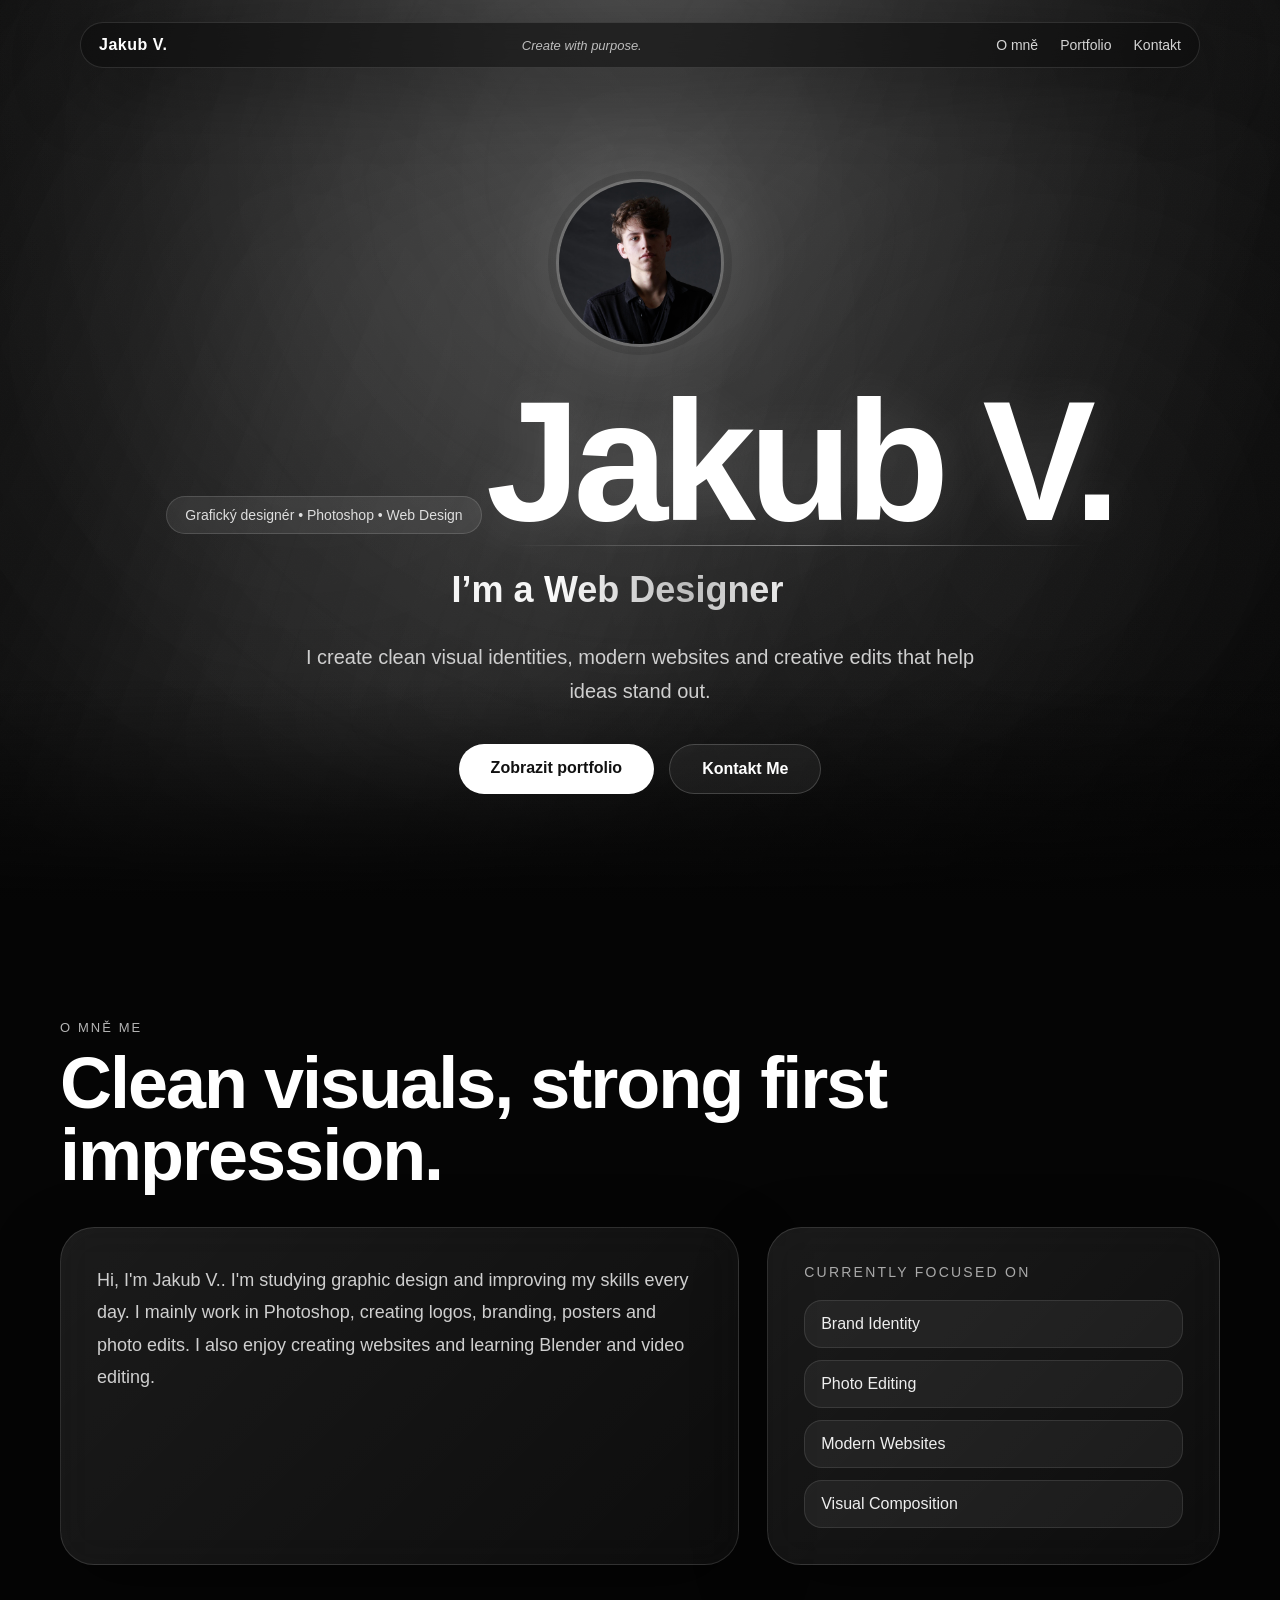
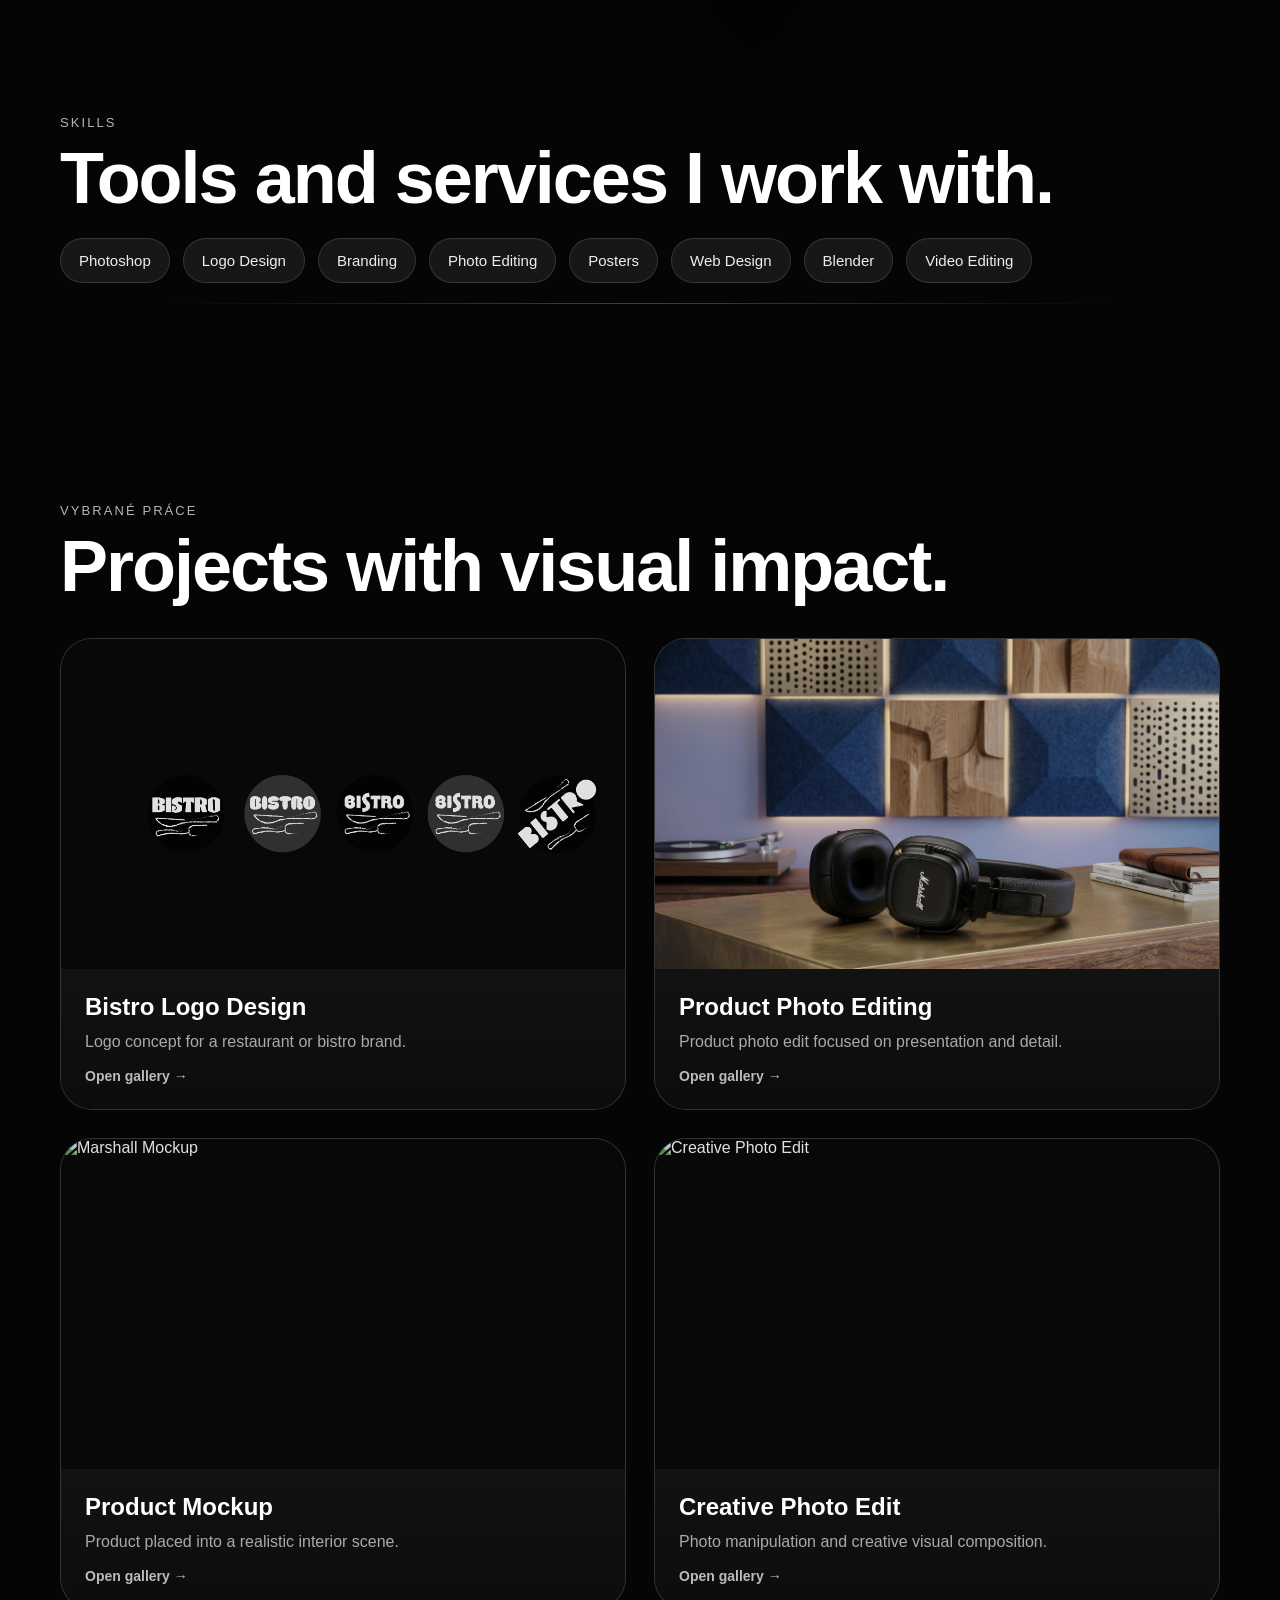
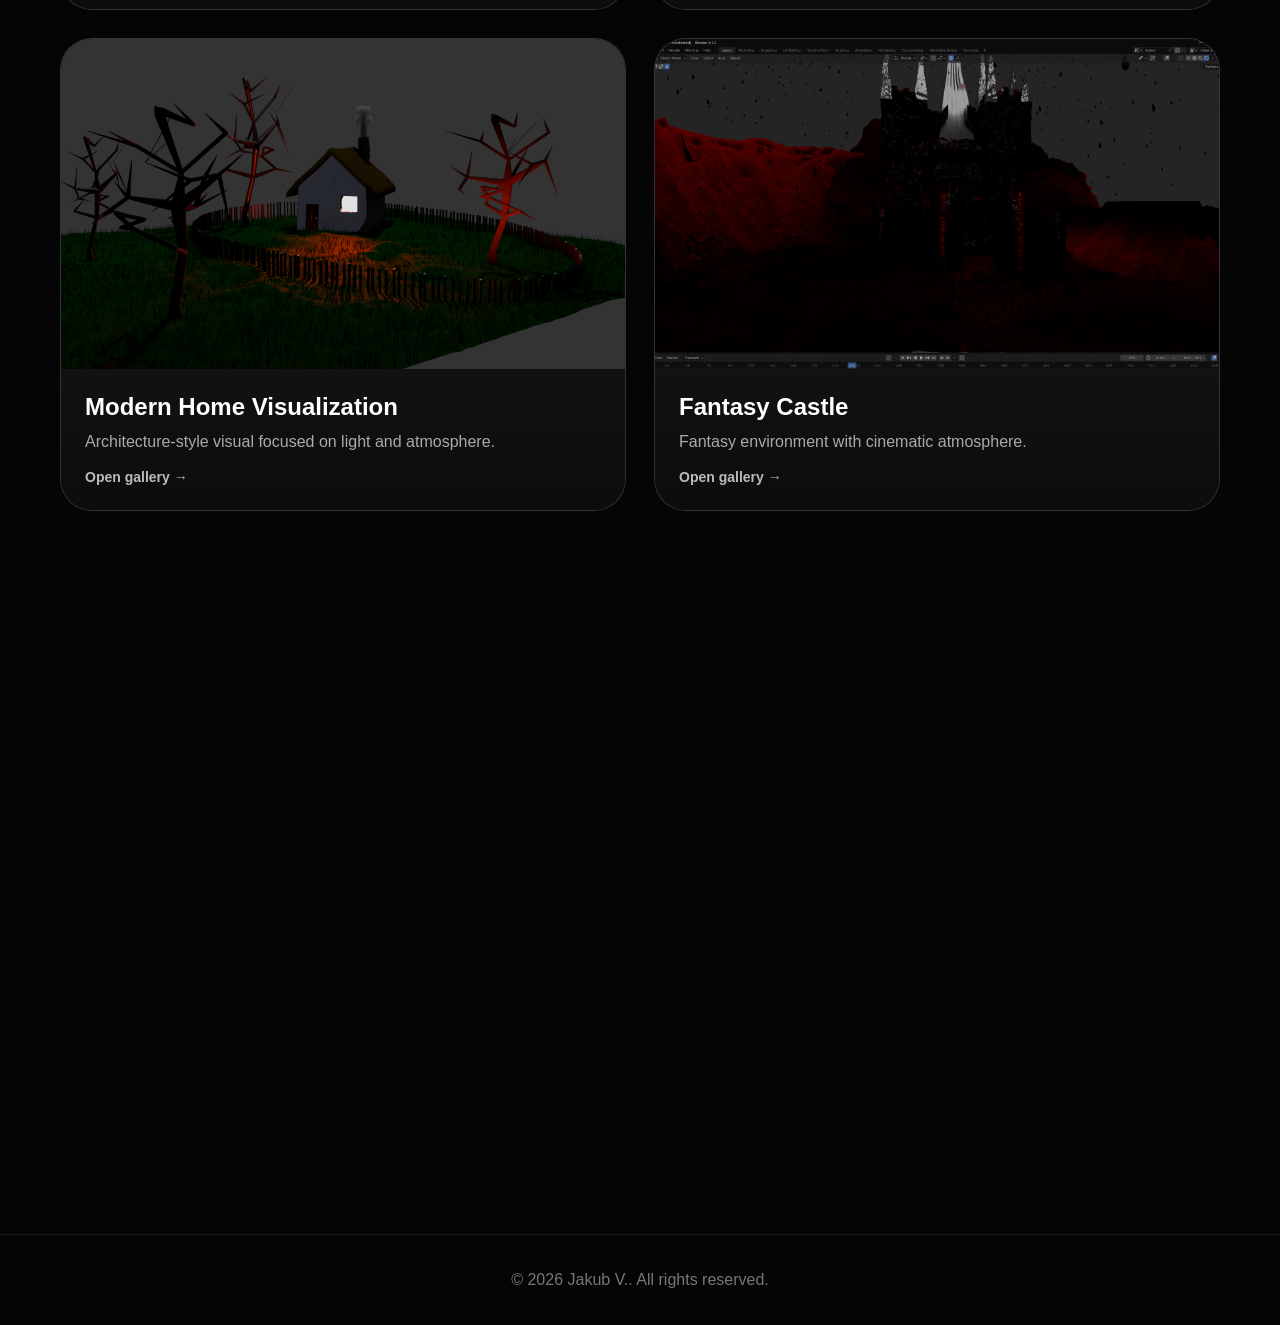
==== index.html @ aa9f01f0 "Add files via upload" ====
<!DOCTYPE html>
<html lang="en">
<head>
  <meta charset="UTF-8" />
  <meta name="viewport" content="width=device-width, initial-scale=1.0" />
  <title>Jakub V. | Grafický designér</title>
  <link rel="stylesheet" href="style.css" />
</head>
<body>
  <div class="bg">
    <div class="noise"></div>
    <div class="mono-orb orb-one"></div>
    <div class="mono-orb orb-two"></div>
    <div class="line-wave"></div>
  </div>

  <nav class="nav">
    <a href="#top" class="logo">Jakub V.</a>
    <p class="nav-quote" id="navQuote">Design is thinking made visual.</p>
    <div class="links">
      <a href="#about">O mně</a>
      <a href="#portfolio">Portfolio</a>
      <a href="#contact">Kontakt</a>
    </div>
  </nav>

  <header id="top" class="hero-section">
    <div class="hero-inner reveal active">
      <div class="avatar-wrap">
        <img src="IMG_20260303_153038_506.jpg" class="avatar" alt="Jakub V. profile photo" />
      </div>

      <p class="badge">Grafický designér • Photoshop • Web Design</p>
      <h1>Jakub V.</h1>

      <p class="role-line">
        I’m a <span class="role-switch" id="roleSwitch">Graphic Designer</span>
      </p>

      <p class="hero-text">
        I create clean visual identities, modern websites and creative edits that help ideas stand out.
      </p>

      <div class="buttons">
        <a href="#portfolio" class="btn primary magnetic">Zobrazit portfolio</a>
        <a href="#contact" class="btn secondary magnetic">Kontakt Me</a>
      </div>
    </div>
  </header>

  <main>
    <section id="about" class="reveal section-pad">
      <div class="section-head">
        <p class="eyebrow">O mně Me</p>
        <h2>Clean visuals, strong first impression.</h2>
      </div>

      <div class="about-grid">
        <div class="glass about-card soft-hover">
          <p>
            Hi, I'm Jakub V.. I'm studying graphic design and improving my skills every day.
            I mainly work in Photoshop, creating logos, branding, posters and photo edits.
            I also enjoy creating websites and learning Blender and video editing.
          </p>
        </div>

        <div class="glass focus-card soft-hover">
          <p class="focus-title">Currently focused on</p>
          <div class="focus-list">
            <span>Brand Identity</span>
            <span>Photo Editing</span>
            <span>Modern Websites</span>
            <span>Visual Composition</span>
          </div>
        </div>
      </div>
    </section>

    <section class="reveal skills-section">
      <div class="section-head compact">
        <p class="eyebrow">Skills</p>
        <h2>Tools and services I work with.</h2>
      </div>

      <div class="skills">
        <button class="skill-pill" data-title="Adobe Photoshop" data-desc="Photo manipulation, product edits, retouching, posters, ads and creative compositions.">Photoshop</button>
        <button class="skill-pill" data-title="Logo Design" data-desc="Modern logos for brands, creators and small businesses, focused on clean shape and recognition.">Logo Design</button>
        <button class="skill-pill" data-title="Branding" data-desc="Visual identity basics: colors, typography, logo usage and consistent brand visuals.">Branding</button>
        <button class="skill-pill" data-title="Photo Editing" data-desc="Cleaning images, improving lighting, removing distractions and creating stronger product presentation.">Photo Editing</button>
        <button class="skill-pill" data-title="Posters" data-desc="Posters, flyers and social graphics with clear layout, contrast and visual impact.">Posters</button>
        <button class="skill-pill" data-title="Web Design" data-desc="Modern portfolio and landing pages using HTML, CSS and JavaScript with responsive layouts.">Web Design</button>
        <button class="skill-pill" data-title="Blender" data-desc="Basic 3D scenes, product visualization, simple environments and lighting experiments.">Blender</button>
        <button class="skill-pill" data-title="Video Editing" data-desc="Basic cuts, transitions, short social videos and simple color adjustments.">Video Editing</button>
      </div>

      <div class="tooltip" id="skillTooltip">
        <h3></h3>
        <p></p>
      </div>
    </section>

    <section id="portfolio" class="reveal section-pad portfolio-section">
      <div class="section-head">
        <p class="eyebrow">Vybrané práce</p>
        <h2>Projects with visual impact.</h2>
      </div>

      <div class="grid">
        <a class="card project-link" href="bistro-logo.html" data-project="Bistro Logo Design" data-tools="Logo Design • Branding" aria-label="Open Bistro Logo Design gallery">
          <img src="LOGO_BIATRO_ILUSTRATOR.png" class="logo-img" alt="Bistro Logo" />
          <div class="card-overlay"><span>Logo Design</span><strong>Bistro Logo Design</strong></div>
          <div class="card-info"><h3>Bistro Logo Design</h3><p>Logo concept for a restaurant or bistro brand.</p><span class="open-gallery">Open gallery →</span></div>
        </a>

        <a class="card project-link" href="product-photo-editing.html" data-project="Product Photo Editing" data-tools="Photoshop • Product Editing" aria-label="Open Product Photo Editing gallery">
          <img src="marshall product .jpg" alt="Marshall Product" />
          <div class="card-overlay"><span>Photoshop</span><strong>Product Photo Editing</strong></div>
          <div class="card-info"><h3>Product Photo Editing</h3><p>Product photo edit focused on presentation and detail.</p><span class="open-gallery">Open gallery →</span></div>
        </a>

        <a class="card project-link" href="product-mockup.html" data-project="Product Mockup" data-tools="Photoshop • Mockup" aria-label="Open Product Mockup gallery">
          <img src="marshall product_2.jpg" alt="Marshall Mockup" />
          <div class="card-overlay"><span>Mockup</span><strong>Product Mockup</strong></div>
          <div class="card-info"><h3>Product Mockup</h3><p>Product placed into a realistic interior scene.</p><span class="open-gallery">Open gallery →</span></div>
        </a>

        <a class="card project-link" href="creative-photo-edit.html" data-project="Creative Photo Edit" data-tools="Photoshop • Photo Manipulation" aria-label="Open Creative Photo Edit gallery">
          <img src="photoedit.jpg" alt="Creative Photo Edit" />
          <div class="card-overlay"><span>Photo Edit</span><strong>Creative Photo Edit</strong></div>
          <div class="card-info"><h3>Creative Photo Edit</h3><p>Photo manipulation and creative visual composition.</p><span class="open-gallery">Open gallery →</span></div>
        </a>

        <a class="card project-link" href="modern-home-visualization.html" data-project="Modern Home Visualization" data-tools="Visualization • Composition" aria-label="Open Modern Home Visualization gallery">
          <img src="home.png" alt="Home Visualization" />
          <div class="card-overlay"><span>Visualization</span><strong>Modern Home Visualization</strong></div>
          <div class="card-info"><h3>Modern Home Visualization</h3><p>Architecture-style visual focused on light and atmosphere.</p><span class="open-gallery">Open gallery →</span></div>
        </a>

        <a class="card project-link" href="fantasy-castle.html" data-project="Fantasy Castle" data-tools="Creative Edit • Atmosphere" aria-label="Open Fantasy Castle gallery">
          <img src="castle.png" alt="Fantasy Castle" />
          <div class="card-overlay"><span>Creative Scene</span><strong>Fantasy Castle</strong></div>
          <div class="card-info"><h3>Fantasy Castle</h3><p>Fantasy environment with cinematic atmosphere.</p><span class="open-gallery">Open gallery →</span></div>
        </a>
      </div>
    </section>

    <section id="contact" class="reveal contact section-pad">
      <div class="contact-box glass soft-hover">
        <p class="eyebrow">Kontakt</p>
        <h2>Let's work together.</h2>
        <p>Need a logo, poster, branding, photo edit or website? Send me a message and let's create something clean and memorable.</p>
        <a href="mailto:grafikdesign.kontakt@gmail.com" class="btn primary magnetic">Napište mi</a>
        
      </div>
    </section>
  </main>

  <div class="lightbox" id="lightbox" aria-hidden="true">
    <button id="close" aria-label="Close image">&times;</button>
    <div class="lightbox-content">
      <img id="lightbox-img" src="" alt="" />
      <div class="lightbox-caption">
        <h3 id="lightbox-title"></h3>
        <p id="lightbox-tools"></p>
      </div>
    </div>
  </div>

  <footer>© 2026 Jakub V.. All rights reserved.</footer>

  <script src="script.js"></script>
</body>
</html>
---- style.css ----
:root{
  --bg:#050505;
  --panel:rgba(255,255,255,.07);
  --line:rgba(255,255,255,.14);
  --text:#fff;
  --muted:#b8b8b8;
  --soft:#d7d7d7;
}

*{margin:0;padding:0;box-sizing:border-box;scroll-behavior:smooth}
html{background:var(--bg)}
body{font-family:Arial,Helvetica,sans-serif;background:var(--bg);color:var(--text);overflow-x:hidden;min-height:100vh;opacity:0;animation:pageReveal .85s cubic-bezier(.16,1,.3,1) .05s forwards}
a{text-decoration:none;color:inherit}
button{font-family:inherit}

.cursor-dot{display:none}

/* smooth monochrome aurora background */
.bg{position:fixed;inset:0;background:
  radial-gradient(ellipse at 50% -15%,rgba(255,255,255,.20) 0%,rgba(255,255,255,.09) 30%,rgba(255,255,255,.025) 58%,transparent 78%),
  linear-gradient(180deg,#090909 0%,#050505 50%,#020202 100%);
  z-index:-5;overflow:hidden}
.bg:before{content:"";position:absolute;inset:-35%;background:
  linear-gradient(115deg,transparent 18%,rgba(255,255,255,.11) 42%,rgba(255,255,255,.055) 52%,transparent 75%);
  filter:blur(120px);opacity:.72;animation:auroraFlow 32s cubic-bezier(.45,0,.25,1) infinite alternate}
.bg:after{content:"";position:absolute;inset:-20%;background:
  radial-gradient(ellipse at 50% 28%,rgba(255,255,255,.12) 0%,rgba(255,255,255,.045) 34%,transparent 72%);
  filter:blur(95px);opacity:.58;animation:softBreath 16s ease-in-out infinite alternate}
.noise{position:absolute;inset:0;opacity:.035;background-image:url("data:image/svg+xml,%3Csvg xmlns='http://www.w3.org/2000/svg' width='140' height='140' viewBox='0 0 140 140'%3E%3Cfilter id='n'%3E%3CfeTurbulence type='fractalNoise' baseFrequency='.9' numOctaves='4' stitchTiles='stitch'/%3E%3C/filter%3E%3Crect width='140' height='140' filter='url(%23n)' opacity='.45'/%3E%3C/svg%3E")}
.mono-orb{position:absolute;border-radius:50%;filter:blur(170px);opacity:.22;animation:monoMove 38s infinite alternate cubic-bezier(.45,0,.25,1);background:radial-gradient(circle,rgba(255,255,255,.85),rgba(255,255,255,.18) 38%,transparent 76%)}
.orb-one{width:820px;height:820px;top:-8%;left:-8%;opacity:.20}
.orb-two{width:780px;height:780px;right:-12%;top:16%;animation-delay:9s;opacity:.18}
.line-wave{position:absolute;left:-30%;top:18%;width:160%;height:620px;background:linear-gradient(115deg,transparent 25%,rgba(255,255,255,.12) 49%,rgba(255,255,255,.04) 58%,transparent 80%);filter:blur(55px);transform:rotate(-7deg);animation:waveSlide 34s cubic-bezier(.45,0,.25,1) infinite alternate;opacity:.52}
@keyframes monoMove{0%{transform:translate3d(0,0,0) scale(1)}50%{transform:translate3d(28px,-24px,0) scale(1.08)}100%{transform:translate3d(-24px,26px,0) scale(1.12)}}
@keyframes waveSlide{from{transform:translateX(-4%) rotate(-7deg);opacity:.40}to{transform:translateX(4%) rotate(-7deg);opacity:.68}}
@keyframes auroraFlow{0%{transform:translate3d(-4%,1%,0) rotate(-3deg) scale(1)}50%{transform:translate3d(3%,-2%,0) rotate(4deg) scale(1.06)}100%{transform:translate3d(5%,2%,0) rotate(-2deg) scale(1.1)}}
@keyframes softBreath{from{opacity:.42}to{opacity:.72}}
@keyframes pageReveal{0%{opacity:0}100%{opacity:1}}

.nav{position:fixed;top:22px;left:50%;transform:translateX(-50%);width:calc(100% - 42px);max-width:1120px;z-index:100;padding:13px 18px;border-radius:999px;background:rgba(12,12,12,.62);border:1px solid rgba(255,255,255,.12);backdrop-filter:blur(22px);display:grid;grid-template-columns:auto 1fr auto;align-items:center;gap:18px;box-shadow:0 18px 70px rgba(0,0,0,.35);animation:navDrop .95s cubic-bezier(.16,1,.3,1) .25s both}
.logo{font-weight:900;letter-spacing:.5px}.nav-quote{text-align:center;color:#bdbdbd;font-size:13px;font-style:italic;white-space:nowrap;overflow:hidden;text-overflow:ellipsis}.links{display:flex;gap:22px;color:#d4d4d4;font-size:14px}.links a{transition:.3s}.links a:hover{color:#fff;transform:translateY(-2px)}

.hero-section{min-height:100vh;display:grid;place-items:center;text-align:center;padding:155px 20px 90px;position:relative}.hero-section:after{content:"";position:absolute;bottom:-1px;left:0;width:100%;height:220px;background:linear-gradient(to bottom,rgba(5,5,5,0),var(--bg));pointer-events:none}.hero-inner{max-width:980px;position:relative;z-index:2;animation:heroRise 1.15s cubic-bezier(.16,1,.3,1) .18s both}.avatar-wrap{width:184px;height:184px;margin:0 auto 30px;border-radius:50%;display:grid;place-items:center;background:radial-gradient(circle,rgba(255,255,255,.22),rgba(255,255,255,.03) 55%,transparent 70%);box-shadow:0 0 80px rgba(255,255,255,.12);animation:avatarGlow 8s ease-in-out infinite alternate}.avatar{width:168px;height:168px;object-fit:cover;border-radius:50%;border:3px solid rgba(255,255,255,.22);display:block}.badge{display:inline-block;padding:10px 18px;border-radius:999px;background:rgba(255,255,255,.08);border:1px solid rgba(255,255,255,.14);color:#dedede;font-size:14px;margin-bottom:24px;backdrop-filter:blur(14px)}
h1{font-size:clamp(72px,14vw,170px);letter-spacing:-7px;line-height:.9;margin-bottom:28px;color:#fff;text-shadow:0 0 50px rgba(255,255,255,.12);position:relative;display:inline-block}h1:after{content:"";position:absolute;left:4%;bottom:-8px;width:92%;height:1px;background:linear-gradient(90deg,transparent,#fff,transparent);opacity:.45}.role-line{font-size:clamp(24px,3vw,36px);font-weight:750;margin:0 auto 24px;color:#f5f5f5;line-height:1.18;min-height:48px;display:inline-flex;align-items:baseline;justify-content:center;gap:10px;white-space:nowrap;overflow:visible}.role-switch{display:inline-block;min-width:285px;text-align:left;position:relative;color:#fff;background:linear-gradient(90deg,#fff,#bdbdbd,#fff);-webkit-background-clip:text;-webkit-text-fill-color:transparent;line-height:1.18;padding:.08em 0 .12em;will-change:opacity,filter,transform}.role-switch.change{animation:roleFade .38s cubic-bezier(.22,1,.36,1) both}.role-underline{display:none}@keyframes roleFade{0%{opacity:0;filter:blur(3px);transform:translateY(6px)}100%{opacity:1;filter:blur(0);transform:translateY(0)}}@keyframes heroRise{0%{opacity:0;transform:translateY(34px)}100%{opacity:1;transform:translateY(0)}}@keyframes navDrop{0%{opacity:0;transform:translateX(-50%) translateY(-18px);filter:blur(8px)}100%{opacity:1;transform:translateX(-50%) translateY(0);filter:blur(0)}}.hero-text{max-width:720px;margin:0 auto;color:#cfcfcf;font-size:20px;line-height:1.7}.buttons{display:flex;justify-content:center;gap:15px;flex-wrap:wrap;margin-top:36px}.btn{display:inline-block;padding:15px 32px;border-radius:999px;font-weight:800;transition:.35s ease}.primary{background:#fff;color:#111}.secondary{background:rgba(255,255,255,.06);border:1px solid rgba(255,255,255,.18);color:#fff}.btn:hover{transform:translateY(-5px) scale(1.03);box-shadow:0 20px 55px rgba(255,255,255,.16)}
@keyframes avatarGlow{0%{box-shadow:0 0 70px rgba(255,255,255,.11)}50%{box-shadow:0 0 100px rgba(255,255,255,.20)}100%{box-shadow:0 0 80px rgba(255,255,255,.14)}}

.section-pad{max-width:1200px;margin:auto;padding:120px 20px}.section-head{margin-bottom:36px}.section-head.compact{margin-bottom:24px}.eyebrow{color:#fff;font-size:13px;letter-spacing:.16em;text-transform:uppercase;margin-bottom:12px;opacity:.7}.section-head h2,section h2,.contact h2{font-size:clamp(38px,6vw,72px);line-height:1;letter-spacing:-2px}.about-grid{display:grid;grid-template-columns:1.2fr .8fr;gap:28px}.glass{background:linear-gradient(135deg,rgba(255,255,255,.09),rgba(255,255,255,.035));border:1px solid rgba(255,255,255,.13);border-radius:34px;padding:36px;backdrop-filter:blur(20px);box-shadow:0 25px 70px rgba(0,0,0,.38)}.soft-hover{transition:.45s ease}.soft-hover:hover{transform:translateY(-8px);box-shadow:0 35px 90px rgba(0,0,0,.45),0 0 70px rgba(255,255,255,.06)}.about-card p{font-size:18px;line-height:1.8;color:#cfcfcf}.focus-card{display:flex;flex-direction:column;justify-content:center}.focus-title{font-size:14px;text-transform:uppercase;letter-spacing:.16em;color:#aaa;margin-bottom:20px}.focus-list{display:grid;gap:12px}.focus-list span{padding:14px 16px;border-radius:18px;background:rgba(255,255,255,.055);border:1px solid rgba(255,255,255,.1);color:#eee;transition:.3s}.focus-list span:hover{transform:translateX(8px);background:rgba(255,255,255,.1)}
.reveal{opacity:0;transform:translateY(70px);transition:1s cubic-bezier(.2,.9,.2,1)}.reveal.active{opacity:1;transform:translateY(0)}

.skills-section{max-width:1200px;margin:auto;padding:30px 20px 100px;position:relative}.skills{display:flex;flex-wrap:wrap;gap:13px;align-items:center}.skill-pill{position:relative;cursor:pointer;border:1px solid rgba(255,255,255,.13);background:rgba(255,255,255,.075);color:#eee;padding:13px 18px;border-radius:999px;font-size:15px;transition:.35s ease;backdrop-filter:blur(14px);z-index:2}.skill-pill:hover{transform:translateY(-7px) scale(1.06);background:rgba(255,255,255,.14);box-shadow:0 18px 50px rgba(255,255,255,.1);z-index:50}.skill-pill::after{content:attr(data-title) "\A" attr(data-desc);white-space:pre-line;position:absolute;left:50%;top:calc(100% + 12px);width:300px;max-width:calc(100vw - 34px);background:rgba(14,14,14,.96);border:1px solid rgba(255,255,255,.16);border-radius:20px;padding:16px 17px;color:#cfcfcf;text-align:left;line-height:1.5;font-size:14px;opacity:0;pointer-events:none;transform:translateX(-50%) translateY(8px) scale(.98);transition:opacity .22s ease,transform .22s ease;backdrop-filter:blur(22px);box-shadow:0 24px 80px rgba(0,0,0,.55);z-index:80}.skill-pill::before{content:"";position:absolute;left:50%;top:calc(100% + 5px);width:12px;height:12px;background:rgba(14,14,14,.96);border-left:1px solid rgba(255,255,255,.16);border-top:1px solid rgba(255,255,255,.16);transform:translateX(-50%) rotate(45deg);opacity:0;transition:opacity .22s ease;z-index:81}.skill-pill:hover::after,.skill-pill:focus-visible::after{opacity:1;transform:translateX(-50%) translateY(0) scale(1)}.skill-pill:hover::before,.skill-pill:focus-visible::before{opacity:1}.tooltip{display:none}

.portfolio-section{position:relative}.portfolio-section:before{content:"";position:absolute;top:-80px;left:50%;transform:translateX(-50%);width:80%;height:1px;background:linear-gradient(90deg,transparent,rgba(255,255,255,.24),transparent)}.grid{display:grid;grid-template-columns:repeat(2,1fr);gap:28px}.card{position:relative;background:rgba(255,255,255,.065);border:1px solid rgba(255,255,255,.13);border-radius:32px;overflow:hidden;cursor:pointer;transition:.45s cubic-bezier(.2,.9,.2,1);min-height:420px}.card:hover{transform:translateY(-14px) scale(1.025);box-shadow:0 35px 90px rgba(0,0,0,.5),0 0 80px rgba(255,255,255,.08)}.card img{width:100%;height:330px;object-fit:cover;display:block;background:#090909;transition:.6s ease;filter:brightness(.84) contrast(.98)}.card:hover img{transform:scale(1.07);filter:brightness(1.08) contrast(1.04)}.card img.logo-img{object-fit:contain;padding:28px}.card-info{position:relative;z-index:3;padding:24px;background:linear-gradient(180deg,rgba(18,18,18,.96),rgba(12,12,12,.98));min-height:118px}.card-info h3{font-size:24px;margin-bottom:8px;transition:.35s ease;line-height:1.15}.card-info p{color:#aaa;line-height:1.6;max-width:95%}.card-overlay{display:none}.card:hover .card-info h3{transform:translateY(-2px)}

.contact{text-align:center}.contact-box{max-width:850px;margin:auto}.contact-box h2{margin-bottom:22px}.contact-box p{max-width:680px;margin:0 auto 28px;color:#cfcfcf;font-size:18px;line-height:1.7}.discord{margin-top:26px!important;color:#fff!important}.lightbox{position:fixed;inset:0;background:rgba(0,0,0,.88);display:none;align-items:center;justify-content:center;z-index:999;padding:28px}.lightbox.active{display:flex}.lightbox-content{max-width:94vw;max-height:90vh;text-align:center}.lightbox img{max-width:92vw;max-height:78vh;border-radius:24px;box-shadow:0 0 80px rgba(255,255,255,.12)}.lightbox-caption{margin-top:16px}.lightbox-caption h3{font-size:24px}.lightbox-caption p{color:#aaa;margin-top:6px}#close{position:fixed;top:22px;right:34px;background:none;border:none;color:#fff;font-size:44px;cursor:pointer;line-height:1}footer{text-align:center;padding:36px 20px;color:#777;border-top:1px solid rgba(255,255,255,.08)}

@media(max-width:900px){.nav{grid-template-columns:auto 1fr;top:14px;border-radius:26px}.nav-quote{display:none}.links{display:none}.about-grid,.grid{grid-template-columns:1fr}.section-pad{padding:90px 20px}.skills-section{padding-bottom:80px}.hero-section{padding-top:130px}h1{letter-spacing:-3px}.role-line{font-size:26px;display:flex;flex-direction:column;gap:6px;min-height:88px;white-space:normal}.role-switch{min-width:auto;text-align:center;line-height:1.18;padding:.08em 0 .12em}.hero-text{font-size:18px}.card{min-height:auto}.card img{height:290px}.cursor-dot{display:none}}


/* v12 polish */
.nav-quote{display:inline-block;min-width:260px;text-align:center;transition:opacity .5s ease;}
.hero-role{min-width:360px;display:inline-block;text-align:center}
.typing{display:inline-block;min-width:260px;text-align:left}
.skill,.skills span{position:relative}
.tooltip{position:absolute;top:calc(100% + 10px);left:50%;transform:translateX(-50%) translateY(-6px);opacity:0;pointer-events:none;transition:.25s ease;z-index:50}
.skill:hover .tooltip,.skills span:hover .tooltip{opacity:1;transform:translateX(-50%) translateY(0)}
.card img{filter:brightness(.88);transition:filter .35s ease,transform .35s ease}
.card:hover img{filter:brightness(1)}


/* Gallery link + project detail pages */
.project-link{display:block;color:inherit;text-decoration:none}
.open-gallery{display:inline-block;margin-top:14px;color:#fff;font-size:14px;font-weight:800;opacity:.72;transition:.3s ease}
.card:hover .open-gallery{opacity:1;transform:translateX(6px)}

.project-page{min-height:100vh;padding:150px 20px 80px}
.project-shell{max-width:1180px;margin:0 auto}
.back-link{display:inline-flex;align-items:center;gap:8px;margin-bottom:42px;color:#d9d9d9;font-weight:800;opacity:.78;transition:.3s ease}
.back-link:hover{opacity:1;transform:translateX(-5px)}
.project-hero{display:grid;grid-template-columns:.9fr 1.1fr;gap:34px;align-items:center;margin-bottom:70px}
.project-kicker{color:#aaa;text-transform:uppercase;letter-spacing:.16em;font-size:13px;margin-bottom:14px}
.project-hero h1{font-size:clamp(48px,7vw,96px);letter-spacing:-4px;line-height:.95;margin-bottom:22px;color:#fff;background:none;-webkit-text-fill-color:#fff;text-shadow:0 0 50px rgba(255,255,255,.10)}
.project-hero h1:after{display:none}
.project-description{font-size:19px;line-height:1.8;color:#cfcfcf;margin-bottom:24px}
.project-tags{display:flex;flex-wrap:wrap;gap:10px}
.project-tags span{padding:10px 15px;border-radius:999px;background:rgba(255,255,255,.08);border:1px solid rgba(255,255,255,.13);color:#e7e7e7;font-size:14px}
.project-preview{border-radius:34px;overflow:hidden;border:1px solid rgba(255,255,255,.13);background:rgba(255,255,255,.055);box-shadow:0 35px 100px rgba(0,0,0,.45)}
.project-preview img{width:100%;height:520px;object-fit:cover;display:block;filter:brightness(.94);transition:.55s ease}
.project-preview.logo-preview img{object-fit:contain;padding:34px;background:#070707}
.project-preview:hover img{transform:scale(1.035);filter:brightness(1.05)}
.gallery-section{margin-top:70px}
.gallery-section h2{font-size:clamp(34px,5vw,64px);letter-spacing:-2px;margin-bottom:26px}
.gallery-grid{display:grid;grid-template-columns:repeat(2,1fr);gap:24px}
.gallery-item{border:1px solid rgba(255,255,255,.13);border-radius:28px;overflow:hidden;background:rgba(255,255,255,.055);cursor:pointer;transition:.4s ease}
.gallery-item:hover{transform:translateY(-10px);box-shadow:0 30px 80px rgba(0,0,0,.45)}
.gallery-item img{width:100%;height:360px;object-fit:cover;display:block;filter:brightness(.90);transition:.45s ease}
.gallery-item.logo-preview img{object-fit:contain;padding:28px;background:#070707}
.gallery-item:hover img{filter:brightness(1.06);transform:scale(1.04)}
.gallery-note{color:#aaa;line-height:1.7;margin-top:18px;max-width:720px}
@media(max-width:900px){.project-hero{grid-template-columns:1fr}.project-preview img{height:360px}.gallery-grid{grid-template-columns:1fr}.project-page{padding-top:130px}.project-hero h1{letter-spacing:-2px}}


/* v15 gallery fixes */
.gallery-item{display:flex;flex-direction:column}
.gallery-caption{padding:18px 20px 20px;background:linear-gradient(180deg,rgba(18,18,18,.96),rgba(10,10,10,.98));border-top:1px solid rgba(255,255,255,.08)}
.gallery-caption h3{font-size:22px;line-height:1.18;margin-bottom:8px;color:#fff}
.gallery-caption p{font-size:15px;line-height:1.55;color:#aaa}
.gallery-item.contain-preview img{object-fit:contain;background:#f2f2f2;padding:0}
.gallery-item.logo-preview img{object-fit:contain;background:#070707}
@media(max-width:900px){.gallery-caption h3{font-size:20px}.gallery-caption p{font-size:14px}}
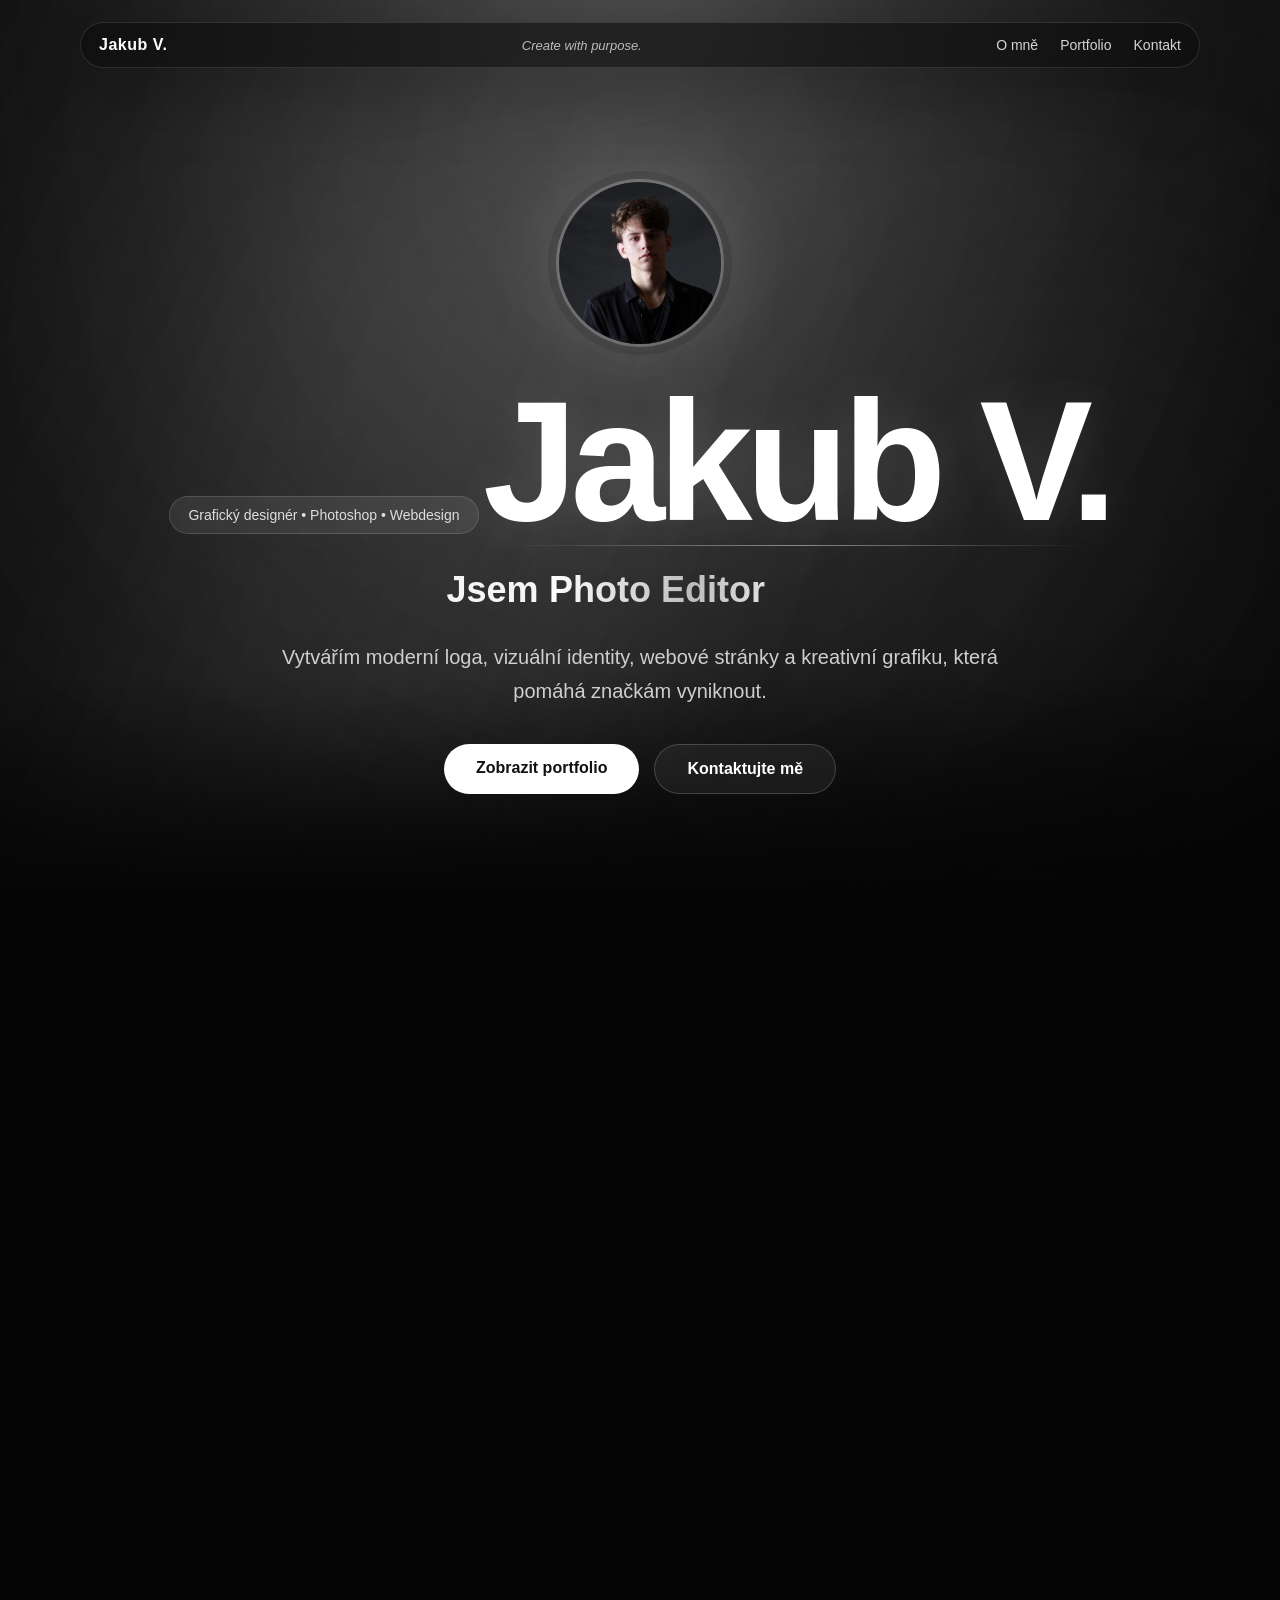
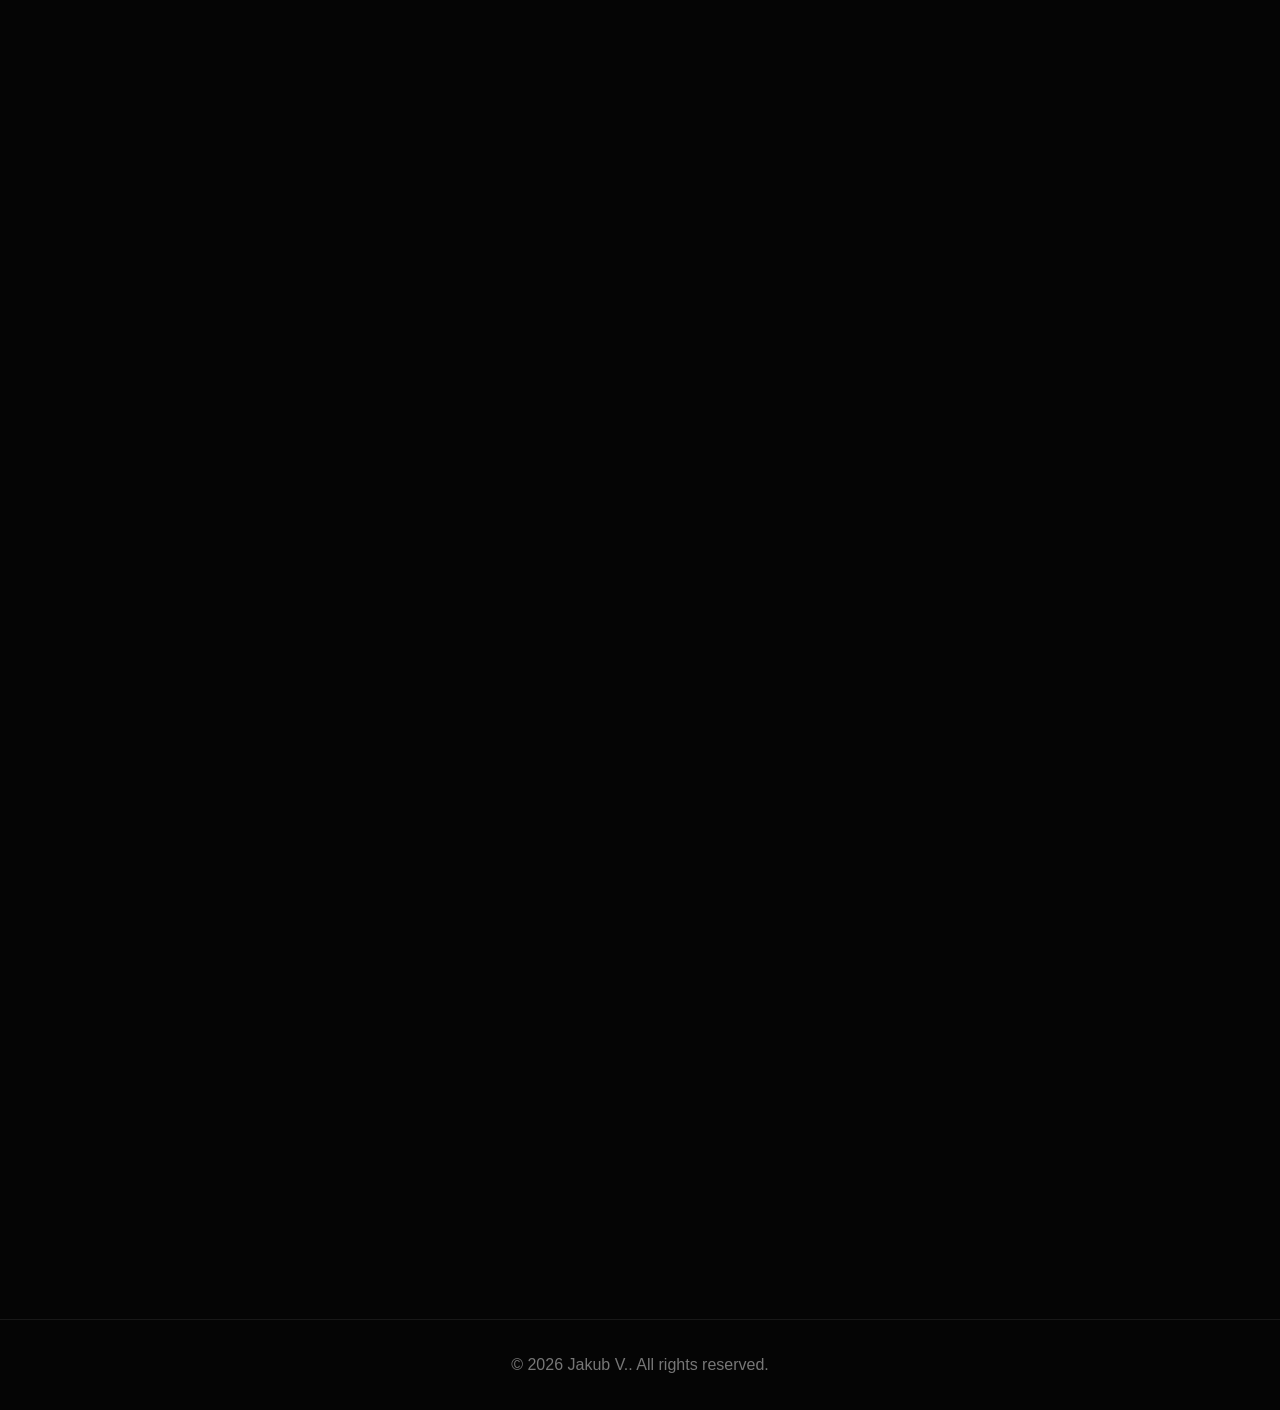
==== commit 7bbc4821: "Add files via upload" ====
--- a/index.html
+++ b/index.html
@@ -1,5 +1,5 @@
 <!DOCTYPE html>
-<html lang="en">
+<html lang="cs">
 <head>
   <meta charset="UTF-8" />
   <meta name="viewport" content="width=device-width, initial-scale=1.0" />
@@ -16,7 +16,7 @@
 
   <nav class="nav">
     <a href="#top" class="logo">Jakub V.</a>
-    <p class="nav-quote" id="navQuote">Design is thinking made visual.</p>
+    <p class="nav-quote" id="navQuote">Design mění nápady ve vizuální realitu.</p>
     <div class="links">
       <a href="#about">O mně</a>
       <a href="#portfolio">Portfolio</a>
@@ -30,20 +30,20 @@
         <img src="IMG_20260303_153038_506.jpg" class="avatar" alt="Jakub V. profile photo" />
       </div>
 
-      <p class="badge">Grafický designér • Photoshop • Web Design</p>
+      <p class="badge">Grafický designér • Photoshop • Webdesign</p>
       <h1>Jakub V.</h1>
 
       <p class="role-line">
-        I’m a <span class="role-switch" id="roleSwitch">Graphic Designer</span>
+        Jsem <span class="role-switch" id="roleSwitch">Grafický designér</span>
       </p>
 
       <p class="hero-text">
-        I create clean visual identities, modern websites and creative edits that help ideas stand out.
+        Vytvářím moderní loga, vizuální identity, webové stránky a kreativní grafiku, která pomáhá značkám vyniknout.
       </p>
 
       <div class="buttons">
         <a href="#portfolio" class="btn primary magnetic">Zobrazit portfolio</a>
-        <a href="#contact" class="btn secondary magnetic">Kontakt Me</a>
+        <a href="#contact" class="btn secondary magnetic">Kontaktujte mě</a>
       </div>
     </div>
   </header>
@@ -88,7 +88,7 @@
         <button class="skill-pill" data-title="Branding" data-desc="Visual identity basics: colors, typography, logo usage and consistent brand visuals.">Branding</button>
         <button class="skill-pill" data-title="Photo Editing" data-desc="Cleaning images, improving lighting, removing distractions and creating stronger product presentation.">Photo Editing</button>
         <button class="skill-pill" data-title="Posters" data-desc="Posters, flyers and social graphics with clear layout, contrast and visual impact.">Posters</button>
-        <button class="skill-pill" data-title="Web Design" data-desc="Modern portfolio and landing pages using HTML, CSS and JavaScript with responsive layouts.">Web Design</button>
+        <button class="skill-pill" data-title="Webdesign" data-desc="Modern portfolio and landing pages using HTML, CSS and JavaScript with responsive layouts.">Webdesign</button>
         <button class="skill-pill" data-title="Blender" data-desc="Basic 3D scenes, product visualization, simple environments and lighting experiments.">Blender</button>
         <button class="skill-pill" data-title="Video Editing" data-desc="Basic cuts, transitions, short social videos and simple color adjustments.">Video Editing</button>
       </div>
@@ -101,7 +101,7 @@
 
     <section id="portfolio" class="reveal section-pad portfolio-section">
       <div class="section-head">
-        <p class="eyebrow">Vybrané práce</p>
+        <p class="eyebrow">Selected Work</p>
         <h2>Projects with visual impact.</h2>
       </div>
 
@@ -149,8 +149,8 @@
         <p class="eyebrow">Kontakt</p>
         <h2>Let's work together.</h2>
         <p>Need a logo, poster, branding, photo edit or website? Send me a message and let's create something clean and memorable.</p>
-        <a href="mailto:grafikdesign.kontakt@gmail.com" class="btn primary magnetic">Napište mi</a>
-        
+        <a href="mailto:grafikdesign.kontakt@gmail.com" class="btn primary magnetic">Napsat e-mail</a>
+        <p class="discord">: <strong></strong></p>
       </div>
     </section>
   </main>
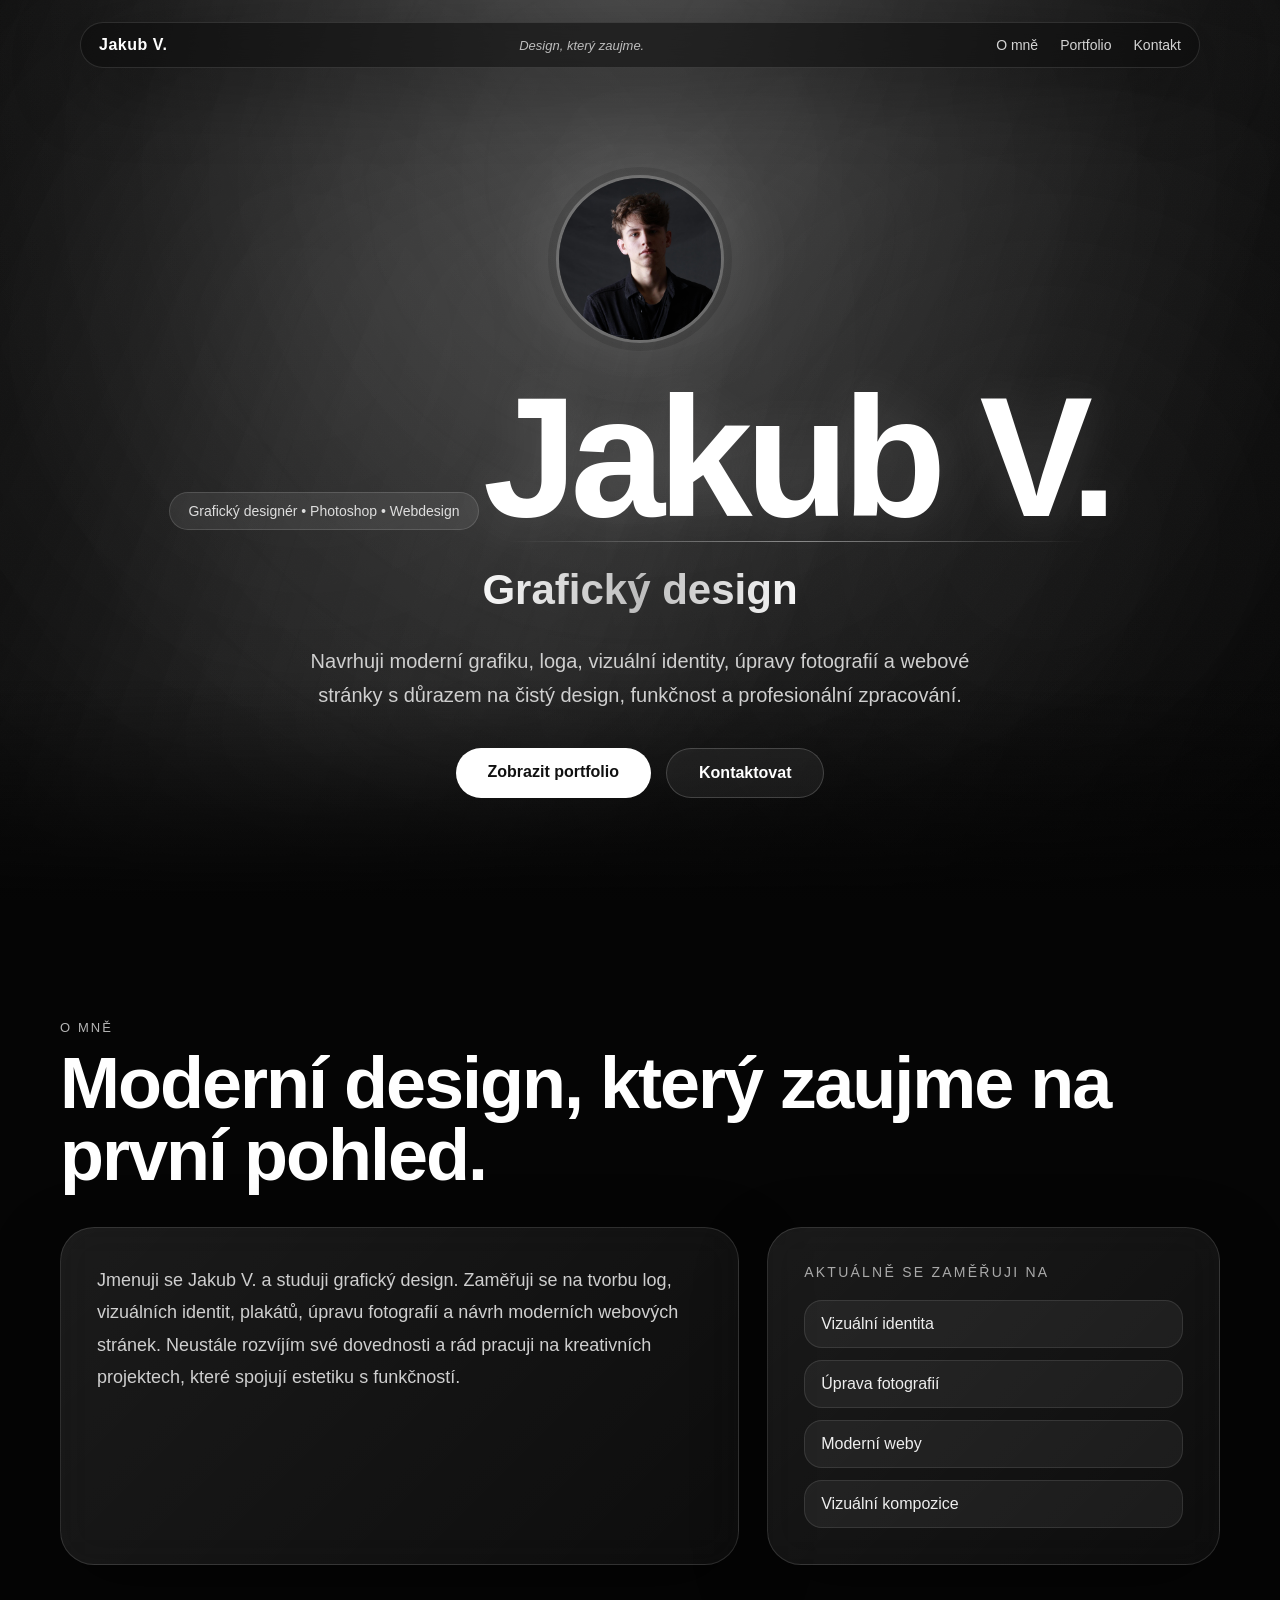
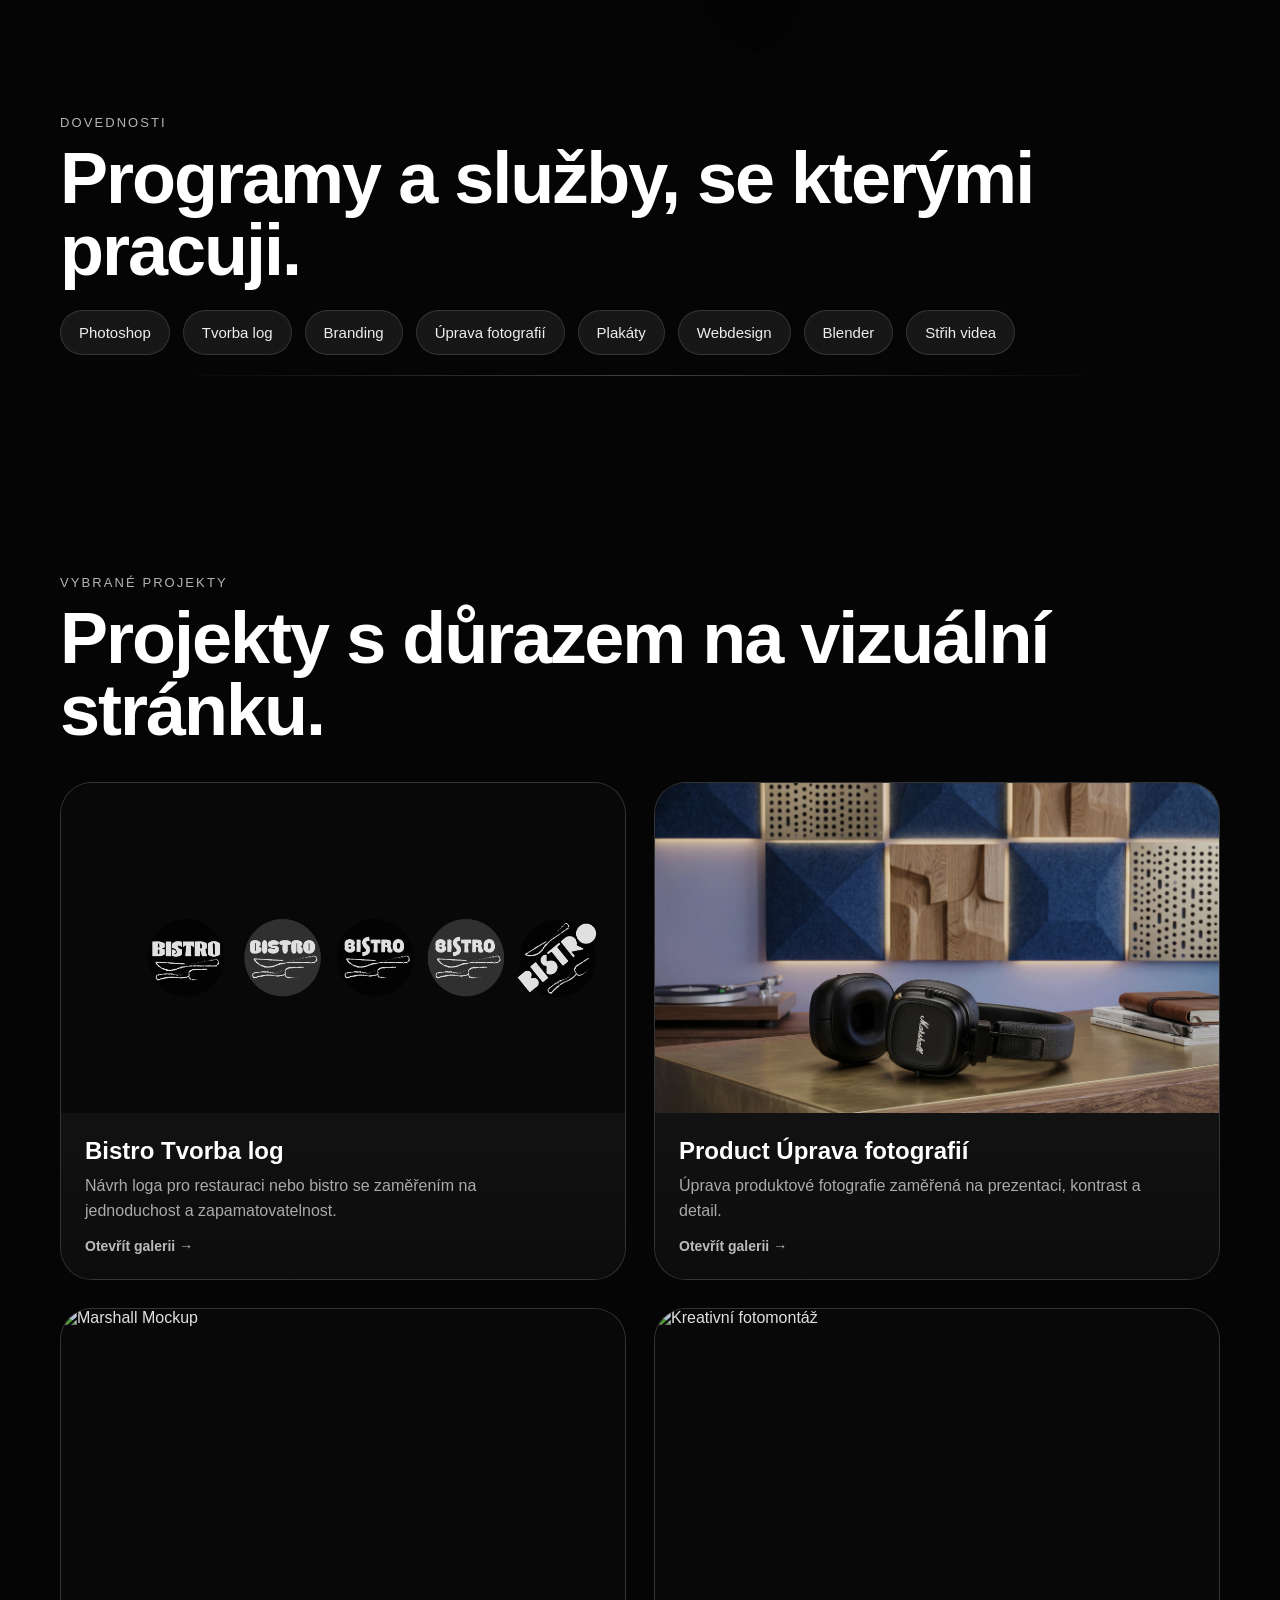
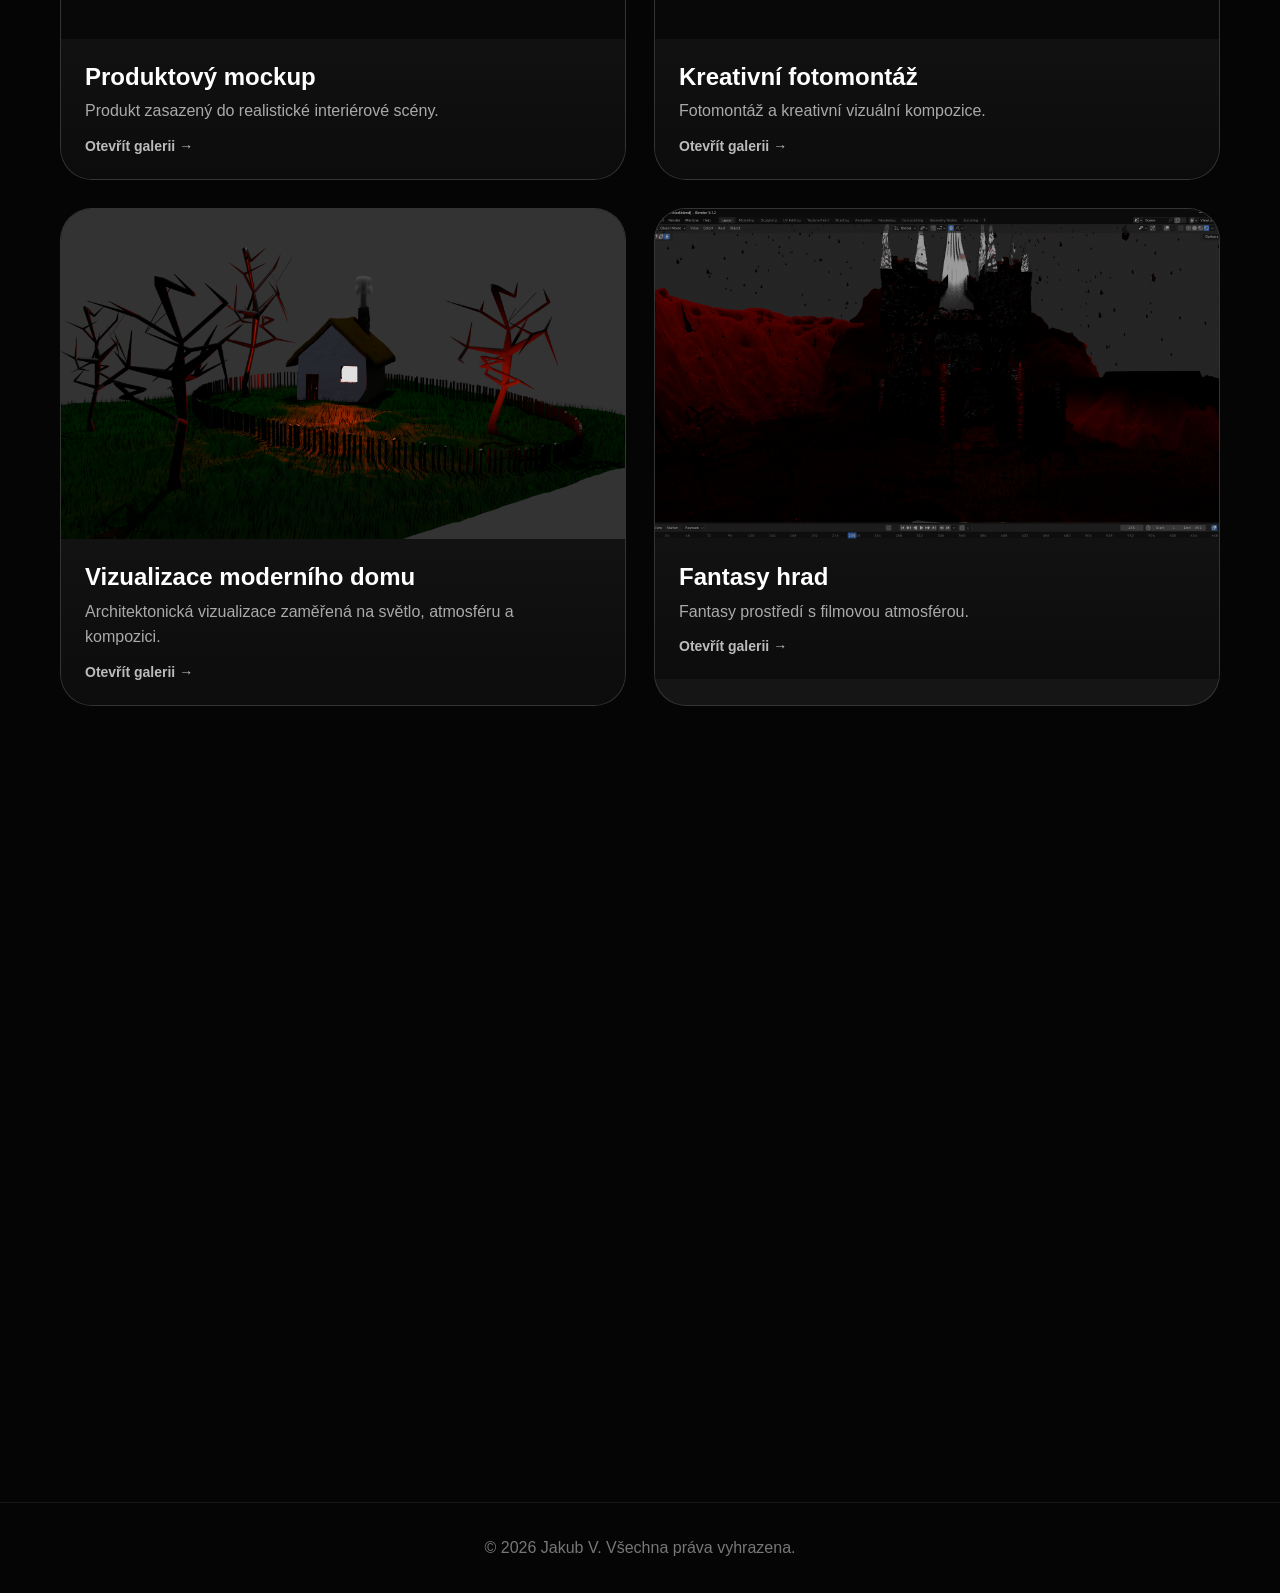
==== commit 8bbd4cf4: "Add files via upload" ====
--- a/index.html
+++ b/index.html
@@ -16,7 +16,7 @@
 
   <nav class="nav">
     <a href="#top" class="logo">Jakub V.</a>
-    <p class="nav-quote" id="navQuote">Design mění nápady ve vizuální realitu.</p>
+    <p class="nav-quote" id="navQuote">Tvořím s myšlenkou.</p>
     <div class="links">
       <a href="#about">O mně</a>
       <a href="#portfolio">Portfolio</a>
@@ -27,23 +27,23 @@
   <header id="top" class="hero-section">
     <div class="hero-inner reveal active">
       <div class="avatar-wrap">
-        <img src="IMG_20260303_153038_506.jpg" class="avatar" alt="Jakub V. profile photo" />
+        <img src="IMG_20260303_153038_506.jpg" class="avatar" alt="Profilová fotografie Jakuba V." />
       </div>
 
       <p class="badge">Grafický designér • Photoshop • Webdesign</p>
       <h1>Jakub V.</h1>
 
       <p class="role-line">
-        Jsem <span class="role-switch" id="roleSwitch">Grafický designér</span>
+        <span class="role-switch" id="roleSwitch">Grafický design</span>
       </p>
 
       <p class="hero-text">
-        Vytvářím moderní loga, vizuální identity, webové stránky a kreativní grafiku, která pomáhá značkám vyniknout.
+        Navrhuji moderní grafiku, loga, vizuální identity, úpravy fotografií a webové stránky s důrazem na čistý design, funkčnost a profesionální zpracování.
       </p>
 
       <div class="buttons">
         <a href="#portfolio" class="btn primary magnetic">Zobrazit portfolio</a>
-        <a href="#contact" class="btn secondary magnetic">Kontaktujte mě</a>
+        <a href="#contact" class="btn secondary magnetic">Kontaktovat</a>
       </div>
     </div>
   </header>
@@ -51,26 +51,24 @@
   <main>
     <section id="about" class="reveal section-pad">
       <div class="section-head">
-        <p class="eyebrow">O mně Me</p>
-        <h2>Clean visuals, strong first impression.</h2>
+        <p class="eyebrow">O mně</p>
+        <h2>Moderní design, který zaujme na první pohled.</h2>
       </div>
 
       <div class="about-grid">
         <div class="glass about-card soft-hover">
           <p>
-            Hi, I'm Jakub V.. I'm studying graphic design and improving my skills every day.
-            I mainly work in Photoshop, creating logos, branding, posters and photo edits.
-            I also enjoy creating websites and learning Blender and video editing.
+            Jmenuji se Jakub V. a studuji grafický design. Zaměřuji se na tvorbu log, vizuálních identit, plakátů, úpravu fotografií a návrh moderních webových stránek. Neustále rozvíjím své dovednosti a rád pracuji na kreativních projektech, které spojují estetiku s funkčností.
           </p>
         </div>
 
         <div class="glass focus-card soft-hover">
-          <p class="focus-title">Currently focused on</p>
+          <p class="focus-title">Aktuálně se zaměřuji na</p>
           <div class="focus-list">
-            <span>Brand Identity</span>
-            <span>Photo Editing</span>
-            <span>Modern Websites</span>
-            <span>Visual Composition</span>
+            <span>Vizuální identita</span>
+            <span>Úprava fotografií</span>
+            <span>Moderní weby</span>
+            <span>Vizuální kompozice</span>
           </div>
         </div>
       </div>
@@ -78,19 +76,19 @@
 
     <section class="reveal skills-section">
       <div class="section-head compact">
-        <p class="eyebrow">Skills</p>
-        <h2>Tools and services I work with.</h2>
+        <p class="eyebrow">Dovednosti</p>
+        <h2>Programy a služby, se kterými pracuji.</h2>
       </div>
 
       <div class="skills">
-        <button class="skill-pill" data-title="Adobe Photoshop" data-desc="Photo manipulation, product edits, retouching, posters, ads and creative compositions.">Photoshop</button>
-        <button class="skill-pill" data-title="Logo Design" data-desc="Modern logos for brands, creators and small businesses, focused on clean shape and recognition.">Logo Design</button>
-        <button class="skill-pill" data-title="Branding" data-desc="Visual identity basics: colors, typography, logo usage and consistent brand visuals.">Branding</button>
-        <button class="skill-pill" data-title="Photo Editing" data-desc="Cleaning images, improving lighting, removing distractions and creating stronger product presentation.">Photo Editing</button>
-        <button class="skill-pill" data-title="Posters" data-desc="Posters, flyers and social graphics with clear layout, contrast and visual impact.">Posters</button>
-        <button class="skill-pill" data-title="Webdesign" data-desc="Modern portfolio and landing pages using HTML, CSS and JavaScript with responsive layouts.">Webdesign</button>
-        <button class="skill-pill" data-title="Blender" data-desc="Basic 3D scenes, product visualization, simple environments and lighting experiments.">Blender</button>
-        <button class="skill-pill" data-title="Video Editing" data-desc="Basic cuts, transitions, short social videos and simple color adjustments.">Video Editing</button>
+        <button class="skill-pill" data-title="Adobe Photoshop" data-desc="Fotomontáže, úpravy produktů, retuše, plakáty, reklamy a kreativní kompozice.">Photoshop</button>
+        <button class="skill-pill" data-title="Tvorba log" data-desc="Moderní loga pro značky, tvůrce a menší firmy se zaměřením na čistý tvar a snadnou zapamatovatelnost.">Tvorba log</button>
+        <button class="skill-pill" data-title="Branding" data-desc="Základy vizuální identity: barvy, typografie, použití loga a jednotný vizuální styl.">Branding</button>
+        <button class="skill-pill" data-title="Úprava fotografií" data-desc="Čištění fotografií, zlepšení světla, odstranění rušivých prvků a výraznější prezentace produktu.">Úprava fotografií</button>
+        <button class="skill-pill" data-title="Plakáty" data-desc="Plakáty, flyers and social graphics with clear layout, contrast and visual impact.">Plakáty</button>
+        <button class="skill-pill" data-title="Webdesign" data-desc="Moderní portfolia a jednostránkové weby vytvořené pomocí HTML, CSS a JavaScriptu s responzivním zobrazením.">Webdesign</button>
+        <button class="skill-pill" data-title="Blender" data-desc="Základní 3D scény, produktové vizualizace, jednoduchá prostředí a práce se světlem.">Blender</button>
+        <button class="skill-pill" data-title="Střih videa" data-desc="Základní střih, přechody, krátká videa na sociální sítě a jednoduché úpravy barev.">Střih videa</button>
       </div>
 
       <div class="tooltip" id="skillTooltip">
@@ -101,45 +99,45 @@
 
     <section id="portfolio" class="reveal section-pad portfolio-section">
       <div class="section-head">
-        <p class="eyebrow">Selected Work</p>
-        <h2>Projects with visual impact.</h2>
+        <p class="eyebrow">Vybrané projekty</p>
+        <h2>Projekty s důrazem na vizuální stránku.</h2>
       </div>
 
       <div class="grid">
-        <a class="card project-link" href="bistro-logo.html" data-project="Bistro Logo Design" data-tools="Logo Design • Branding" aria-label="Open Bistro Logo Design gallery">
+        <a class="card project-link" href="bistro-logo.html" data-project="Bistro Tvorba log" data-tools="Tvorba log • Branding" aria-label="Open Bistro Tvorba log gallery">
           <img src="LOGO_BIATRO_ILUSTRATOR.png" class="logo-img" alt="Bistro Logo" />
-          <div class="card-overlay"><span>Logo Design</span><strong>Bistro Logo Design</strong></div>
-          <div class="card-info"><h3>Bistro Logo Design</h3><p>Logo concept for a restaurant or bistro brand.</p><span class="open-gallery">Open gallery →</span></div>
+          <div class="card-overlay"><span>Tvorba log</span><strong>Bistro Tvorba log</strong></div>
+          <div class="card-info"><h3>Bistro Tvorba log</h3><p>Návrh loga pro restauraci nebo bistro se zaměřením na jednoduchost a zapamatovatelnost.</p><span class="open-gallery">Otevřít galerii →</span></div>
         </a>
 
-        <a class="card project-link" href="product-photo-editing.html" data-project="Product Photo Editing" data-tools="Photoshop • Product Editing" aria-label="Open Product Photo Editing gallery">
+        <a class="card project-link" href="product-photo-editing.html" data-project="Product Úprava fotografií" data-tools="Photoshop • Product Editing" aria-label="Open Product Úprava fotografií gallery">
           <img src="marshall product .jpg" alt="Marshall Product" />
-          <div class="card-overlay"><span>Photoshop</span><strong>Product Photo Editing</strong></div>
-          <div class="card-info"><h3>Product Photo Editing</h3><p>Product photo edit focused on presentation and detail.</p><span class="open-gallery">Open gallery →</span></div>
+          <div class="card-overlay"><span>Photoshop</span><strong>Product Úprava fotografií</strong></div>
+          <div class="card-info"><h3>Product Úprava fotografií</h3><p>Úprava produktové fotografie zaměřená na prezentaci, kontrast a detail.</p><span class="open-gallery">Otevřít galerii →</span></div>
         </a>
 
-        <a class="card project-link" href="product-mockup.html" data-project="Product Mockup" data-tools="Photoshop • Mockup" aria-label="Open Product Mockup gallery">
+        <a class="card project-link" href="product-mockup.html" data-project="Produktový mockup" data-tools="Photoshop • Mockup" aria-label="Otevřít galerii produktového mockupu">
           <img src="marshall product_2.jpg" alt="Marshall Mockup" />
-          <div class="card-overlay"><span>Mockup</span><strong>Product Mockup</strong></div>
-          <div class="card-info"><h3>Product Mockup</h3><p>Product placed into a realistic interior scene.</p><span class="open-gallery">Open gallery →</span></div>
+          <div class="card-overlay"><span>Mockup</span><strong>Produktový mockup</strong></div>
+          <div class="card-info"><h3>Produktový mockup</h3><p>Produkt zasazený do realistické interiérové scény.</p><span class="open-gallery">Otevřít galerii →</span></div>
         </a>
 
-        <a class="card project-link" href="creative-photo-edit.html" data-project="Creative Photo Edit" data-tools="Photoshop • Photo Manipulation" aria-label="Open Creative Photo Edit gallery">
-          <img src="photoedit.jpg" alt="Creative Photo Edit" />
-          <div class="card-overlay"><span>Photo Edit</span><strong>Creative Photo Edit</strong></div>
-          <div class="card-info"><h3>Creative Photo Edit</h3><p>Photo manipulation and creative visual composition.</p><span class="open-gallery">Open gallery →</span></div>
+        <a class="card project-link" href="creative-photo-edit.html" data-project="Kreativní fotomontáž" data-tools="Photoshop • Photo Manipulation" aria-label="Otevřít galerii kreativní fotomontáže">
+          <img src="photoedit.jpg" alt="Kreativní fotomontáž" />
+          <div class="card-overlay"><span>Photo Edit</span><strong>Kreativní fotomontáž</strong></div>
+          <div class="card-info"><h3>Kreativní fotomontáž</h3><p>Fotomontáž a kreativní vizuální kompozice.</p><span class="open-gallery">Otevřít galerii →</span></div>
         </a>
 
-        <a class="card project-link" href="modern-home-visualization.html" data-project="Modern Home Visualization" data-tools="Visualization • Composition" aria-label="Open Modern Home Visualization gallery">
+        <a class="card project-link" href="modern-home-visualization.html" data-project="Vizualizace moderního domu" data-tools="Visualization • Composition" aria-label="Otevřít galerii vizualizace moderního domu">
           <img src="home.png" alt="Home Visualization" />
-          <div class="card-overlay"><span>Visualization</span><strong>Modern Home Visualization</strong></div>
-          <div class="card-info"><h3>Modern Home Visualization</h3><p>Architecture-style visual focused on light and atmosphere.</p><span class="open-gallery">Open gallery →</span></div>
+          <div class="card-overlay"><span>Visualization</span><strong>Vizualizace moderního domu</strong></div>
+          <div class="card-info"><h3>Vizualizace moderního domu</h3><p>Architektonická vizualizace zaměřená na světlo, atmosféru a kompozici.</p><span class="open-gallery">Otevřít galerii →</span></div>
         </a>
 
-        <a class="card project-link" href="fantasy-castle.html" data-project="Fantasy Castle" data-tools="Creative Edit • Atmosphere" aria-label="Open Fantasy Castle gallery">
-          <img src="castle.png" alt="Fantasy Castle" />
-          <div class="card-overlay"><span>Creative Scene</span><strong>Fantasy Castle</strong></div>
-          <div class="card-info"><h3>Fantasy Castle</h3><p>Fantasy environment with cinematic atmosphere.</p><span class="open-gallery">Open gallery →</span></div>
+        <a class="card project-link" href="fantasy-castle.html" data-project="Fantasy hrad" data-tools="Creative Edit • Atmosphere" aria-label="Otevřít galerii fantasy hradu">
+          <img src="castle.png" alt="Fantasy hrad" />
+          <div class="card-overlay"><span>Creative Scene</span><strong>Fantasy hrad</strong></div>
+          <div class="card-info"><h3>Fantasy hrad</h3><p>Fantasy prostředí s filmovou atmosférou.</p><span class="open-gallery">Otevřít galerii →</span></div>
         </a>
       </div>
     </section>
@@ -147,10 +145,9 @@
     <section id="contact" class="reveal contact section-pad">
       <div class="contact-box glass soft-hover">
         <p class="eyebrow">Kontakt</p>
-        <h2>Let's work together.</h2>
-        <p>Need a logo, poster, branding, photo edit or website? Send me a message and let's create something clean and memorable.</p>
+        <h2>Máte zájem o spolupráci?</h2>
+        <p>Potřebujete logo, plakát, vizuální identitu, úpravu fotografií nebo webové stránky? Napište mi a společně vytvoříme moderní a zapamatovatelný návrh.</p>
         <a href="mailto:grafikdesign.kontakt@gmail.com" class="btn primary magnetic">Napsat e-mail</a>
-        <p class="discord">: <strong></strong></p>
       </div>
     </section>
   </main>
@@ -166,7 +163,7 @@
     </div>
   </div>
 
-  <footer>© 2026 Jakub V.. All rights reserved.</footer>
+  <footer>© 2026 Jakub V. Všechna práva vyhrazena.</footer>
 
   <script src="script.js"></script>
 </body>
--- a/style.css
+++ b/style.css
@@ -41,7 +41,7 @@
 .logo{font-weight:900;letter-spacing:.5px}.nav-quote{text-align:center;color:#bdbdbd;font-size:13px;font-style:italic;white-space:nowrap;overflow:hidden;text-overflow:ellipsis}.links{display:flex;gap:22px;color:#d4d4d4;font-size:14px}.links a{transition:.3s}.links a:hover{color:#fff;transform:translateY(-2px)}
 
 .hero-section{min-height:100vh;display:grid;place-items:center;text-align:center;padding:155px 20px 90px;position:relative}.hero-section:after{content:"";position:absolute;bottom:-1px;left:0;width:100%;height:220px;background:linear-gradient(to bottom,rgba(5,5,5,0),var(--bg));pointer-events:none}.hero-inner{max-width:980px;position:relative;z-index:2;animation:heroRise 1.15s cubic-bezier(.16,1,.3,1) .18s both}.avatar-wrap{width:184px;height:184px;margin:0 auto 30px;border-radius:50%;display:grid;place-items:center;background:radial-gradient(circle,rgba(255,255,255,.22),rgba(255,255,255,.03) 55%,transparent 70%);box-shadow:0 0 80px rgba(255,255,255,.12);animation:avatarGlow 8s ease-in-out infinite alternate}.avatar{width:168px;height:168px;object-fit:cover;border-radius:50%;border:3px solid rgba(255,255,255,.22);display:block}.badge{display:inline-block;padding:10px 18px;border-radius:999px;background:rgba(255,255,255,.08);border:1px solid rgba(255,255,255,.14);color:#dedede;font-size:14px;margin-bottom:24px;backdrop-filter:blur(14px)}
-h1{font-size:clamp(72px,14vw,170px);letter-spacing:-7px;line-height:.9;margin-bottom:28px;color:#fff;text-shadow:0 0 50px rgba(255,255,255,.12);position:relative;display:inline-block}h1:after{content:"";position:absolute;left:4%;bottom:-8px;width:92%;height:1px;background:linear-gradient(90deg,transparent,#fff,transparent);opacity:.45}.role-line{font-size:clamp(24px,3vw,36px);font-weight:750;margin:0 auto 24px;color:#f5f5f5;line-height:1.18;min-height:48px;display:inline-flex;align-items:baseline;justify-content:center;gap:10px;white-space:nowrap;overflow:visible}.role-switch{display:inline-block;min-width:285px;text-align:left;position:relative;color:#fff;background:linear-gradient(90deg,#fff,#bdbdbd,#fff);-webkit-background-clip:text;-webkit-text-fill-color:transparent;line-height:1.18;padding:.08em 0 .12em;will-change:opacity,filter,transform}.role-switch.change{animation:roleFade .38s cubic-bezier(.22,1,.36,1) both}.role-underline{display:none}@keyframes roleFade{0%{opacity:0;filter:blur(3px);transform:translateY(6px)}100%{opacity:1;filter:blur(0);transform:translateY(0)}}@keyframes heroRise{0%{opacity:0;transform:translateY(34px)}100%{opacity:1;transform:translateY(0)}}@keyframes navDrop{0%{opacity:0;transform:translateX(-50%) translateY(-18px);filter:blur(8px)}100%{opacity:1;transform:translateX(-50%) translateY(0);filter:blur(0)}}.hero-text{max-width:720px;margin:0 auto;color:#cfcfcf;font-size:20px;line-height:1.7}.buttons{display:flex;justify-content:center;gap:15px;flex-wrap:wrap;margin-top:36px}.btn{display:inline-block;padding:15px 32px;border-radius:999px;font-weight:800;transition:.35s ease}.primary{background:#fff;color:#111}.secondary{background:rgba(255,255,255,.06);border:1px solid rgba(255,255,255,.18);color:#fff}.btn:hover{transform:translateY(-5px) scale(1.03);box-shadow:0 20px 55px rgba(255,255,255,.16)}
+h1{font-size:clamp(72px,14vw,170px);letter-spacing:-7px;line-height:.9;margin-bottom:28px;color:#fff;text-shadow:0 0 50px rgba(255,255,255,.12);position:relative;display:inline-block}h1:after{content:"";position:absolute;left:4%;bottom:-8px;width:92%;height:1px;background:linear-gradient(90deg,transparent,#fff,transparent);opacity:.45}.role-line{font-size:clamp(28px,3.3vw,42px);font-weight:800;margin:0 auto 24px;color:#f5f5f5;line-height:1.18;min-height:54px;display:flex;align-items:center;justify-content:center;gap:0;white-space:nowrap;overflow:visible}.role-switch{display:inline-block;min-width:360px;text-align:center;position:relative;color:#fff;background:linear-gradient(90deg,#fff,#bdbdbd,#fff);-webkit-background-clip:text;-webkit-text-fill-color:transparent;line-height:1.18;padding:.08em 0 .12em;will-change:opacity,filter,transform}.role-switch.change{animation:roleFade .38s cubic-bezier(.22,1,.36,1) both}.role-underline{display:none}@keyframes roleFade{0%{opacity:0;filter:blur(3px);transform:translateY(6px)}100%{opacity:1;filter:blur(0);transform:translateY(0)}}@keyframes heroRise{0%{opacity:0;transform:translateY(34px)}100%{opacity:1;transform:translateY(0)}}@keyframes navDrop{0%{opacity:0;transform:translateX(-50%) translateY(-18px);filter:blur(8px)}100%{opacity:1;transform:translateX(-50%) translateY(0);filter:blur(0)}}.hero-text{max-width:720px;margin:0 auto;color:#cfcfcf;font-size:20px;line-height:1.7}.buttons{display:flex;justify-content:center;gap:15px;flex-wrap:wrap;margin-top:36px}.btn{display:inline-block;padding:15px 32px;border-radius:999px;font-weight:800;transition:.35s ease}.primary{background:#fff;color:#111}.secondary{background:rgba(255,255,255,.06);border:1px solid rgba(255,255,255,.18);color:#fff}.btn:hover{transform:translateY(-5px) scale(1.03);box-shadow:0 20px 55px rgba(255,255,255,.16)}
 @keyframes avatarGlow{0%{box-shadow:0 0 70px rgba(255,255,255,.11)}50%{box-shadow:0 0 100px rgba(255,255,255,.20)}100%{box-shadow:0 0 80px rgba(255,255,255,.14)}}
 
 .section-pad{max-width:1200px;margin:auto;padding:120px 20px}.section-head{margin-bottom:36px}.section-head.compact{margin-bottom:24px}.eyebrow{color:#fff;font-size:13px;letter-spacing:.16em;text-transform:uppercase;margin-bottom:12px;opacity:.7}.section-head h2,section h2,.contact h2{font-size:clamp(38px,6vw,72px);line-height:1;letter-spacing:-2px}.about-grid{display:grid;grid-template-columns:1.2fr .8fr;gap:28px}.glass{background:linear-gradient(135deg,rgba(255,255,255,.09),rgba(255,255,255,.035));border:1px solid rgba(255,255,255,.13);border-radius:34px;padding:36px;backdrop-filter:blur(20px);box-shadow:0 25px 70px rgba(0,0,0,.38)}.soft-hover{transition:.45s ease}.soft-hover:hover{transform:translateY(-8px);box-shadow:0 35px 90px rgba(0,0,0,.45),0 0 70px rgba(255,255,255,.06)}.about-card p{font-size:18px;line-height:1.8;color:#cfcfcf}.focus-card{display:flex;flex-direction:column;justify-content:center}.focus-title{font-size:14px;text-transform:uppercase;letter-spacing:.16em;color:#aaa;margin-bottom:20px}.focus-list{display:grid;gap:12px}.focus-list span{padding:14px 16px;border-radius:18px;background:rgba(255,255,255,.055);border:1px solid rgba(255,255,255,.1);color:#eee;transition:.3s}.focus-list span:hover{transform:translateX(8px);background:rgba(255,255,255,.1)}
@@ -51,9 +51,9 @@
 
 .portfolio-section{position:relative}.portfolio-section:before{content:"";position:absolute;top:-80px;left:50%;transform:translateX(-50%);width:80%;height:1px;background:linear-gradient(90deg,transparent,rgba(255,255,255,.24),transparent)}.grid{display:grid;grid-template-columns:repeat(2,1fr);gap:28px}.card{position:relative;background:rgba(255,255,255,.065);border:1px solid rgba(255,255,255,.13);border-radius:32px;overflow:hidden;cursor:pointer;transition:.45s cubic-bezier(.2,.9,.2,1);min-height:420px}.card:hover{transform:translateY(-14px) scale(1.025);box-shadow:0 35px 90px rgba(0,0,0,.5),0 0 80px rgba(255,255,255,.08)}.card img{width:100%;height:330px;object-fit:cover;display:block;background:#090909;transition:.6s ease;filter:brightness(.84) contrast(.98)}.card:hover img{transform:scale(1.07);filter:brightness(1.08) contrast(1.04)}.card img.logo-img{object-fit:contain;padding:28px}.card-info{position:relative;z-index:3;padding:24px;background:linear-gradient(180deg,rgba(18,18,18,.96),rgba(12,12,12,.98));min-height:118px}.card-info h3{font-size:24px;margin-bottom:8px;transition:.35s ease;line-height:1.15}.card-info p{color:#aaa;line-height:1.6;max-width:95%}.card-overlay{display:none}.card:hover .card-info h3{transform:translateY(-2px)}
 
-.contact{text-align:center}.contact-box{max-width:850px;margin:auto}.contact-box h2{margin-bottom:22px}.contact-box p{max-width:680px;margin:0 auto 28px;color:#cfcfcf;font-size:18px;line-height:1.7}.discord{margin-top:26px!important;color:#fff!important}.lightbox{position:fixed;inset:0;background:rgba(0,0,0,.88);display:none;align-items:center;justify-content:center;z-index:999;padding:28px}.lightbox.active{display:flex}.lightbox-content{max-width:94vw;max-height:90vh;text-align:center}.lightbox img{max-width:92vw;max-height:78vh;border-radius:24px;box-shadow:0 0 80px rgba(255,255,255,.12)}.lightbox-caption{margin-top:16px}.lightbox-caption h3{font-size:24px}.lightbox-caption p{color:#aaa;margin-top:6px}#close{position:fixed;top:22px;right:34px;background:none;border:none;color:#fff;font-size:44px;cursor:pointer;line-height:1}footer{text-align:center;padding:36px 20px;color:#777;border-top:1px solid rgba(255,255,255,.08)}
+.contact{text-align:center}.contact-box{max-width:850px;margin:auto}.contact-box h2{margin-bottom:22px}.contact-box p{max-width:680px;margin:0 auto 28px;color:#cfcfcf;font-size:18px;line-height:1.7}.discord{display:none!important}.lightbox{position:fixed;inset:0;background:rgba(0,0,0,.88);display:none;align-items:center;justify-content:center;z-index:999;padding:28px}.lightbox.active{display:flex}.lightbox-content{max-width:94vw;max-height:90vh;text-align:center}.lightbox img{max-width:92vw;max-height:78vh;border-radius:24px;box-shadow:0 0 80px rgba(255,255,255,.12)}.lightbox-caption{margin-top:16px}.lightbox-caption h3{font-size:24px}.lightbox-caption p{color:#aaa;margin-top:6px}#close{position:fixed;top:22px;right:34px;background:none;border:none;color:#fff;font-size:44px;cursor:pointer;line-height:1}footer{text-align:center;padding:36px 20px;color:#777;border-top:1px solid rgba(255,255,255,.08)}
 
-@media(max-width:900px){.nav{grid-template-columns:auto 1fr;top:14px;border-radius:26px}.nav-quote{display:none}.links{display:none}.about-grid,.grid{grid-template-columns:1fr}.section-pad{padding:90px 20px}.skills-section{padding-bottom:80px}.hero-section{padding-top:130px}h1{letter-spacing:-3px}.role-line{font-size:26px;display:flex;flex-direction:column;gap:6px;min-height:88px;white-space:normal}.role-switch{min-width:auto;text-align:center;line-height:1.18;padding:.08em 0 .12em}.hero-text{font-size:18px}.card{min-height:auto}.card img{height:290px}.cursor-dot{display:none}}
+@media(max-width:900px){.nav{grid-template-columns:auto 1fr;top:14px;border-radius:26px}.nav-quote{display:none}.links{display:none}.about-grid,.grid{grid-template-columns:1fr}.section-pad{padding:90px 20px}.skills-section{padding-bottom:80px}.hero-section{padding-top:130px}h1{letter-spacing:-3px}.role-line{font-size:28px;display:flex;flex-direction:row;gap:0;min-height:56px;white-space:normal}.role-switch{min-width:auto;text-align:center;line-height:1.18;padding:.08em 0 .12em}.hero-text{font-size:18px}.card{min-height:auto}.card img{height:290px}.cursor-dot{display:none}}
 
 
 /* v12 polish */
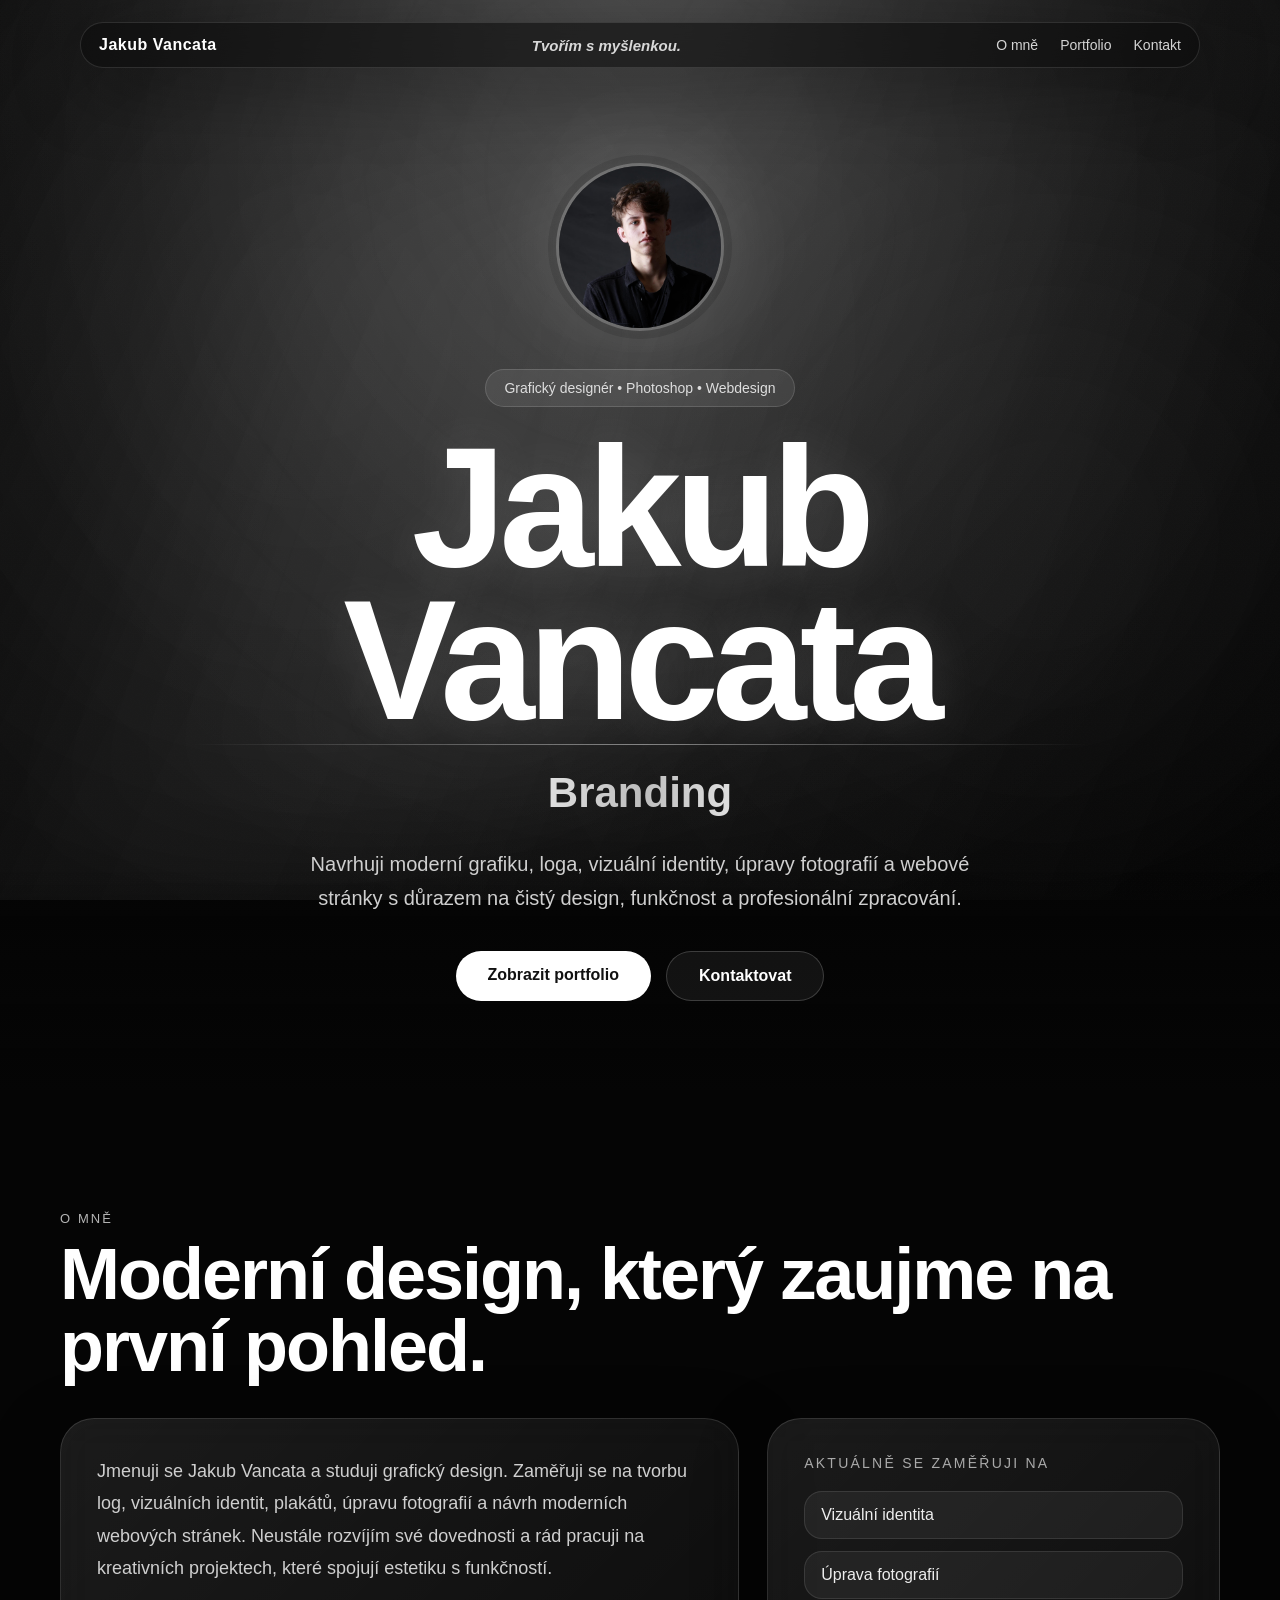
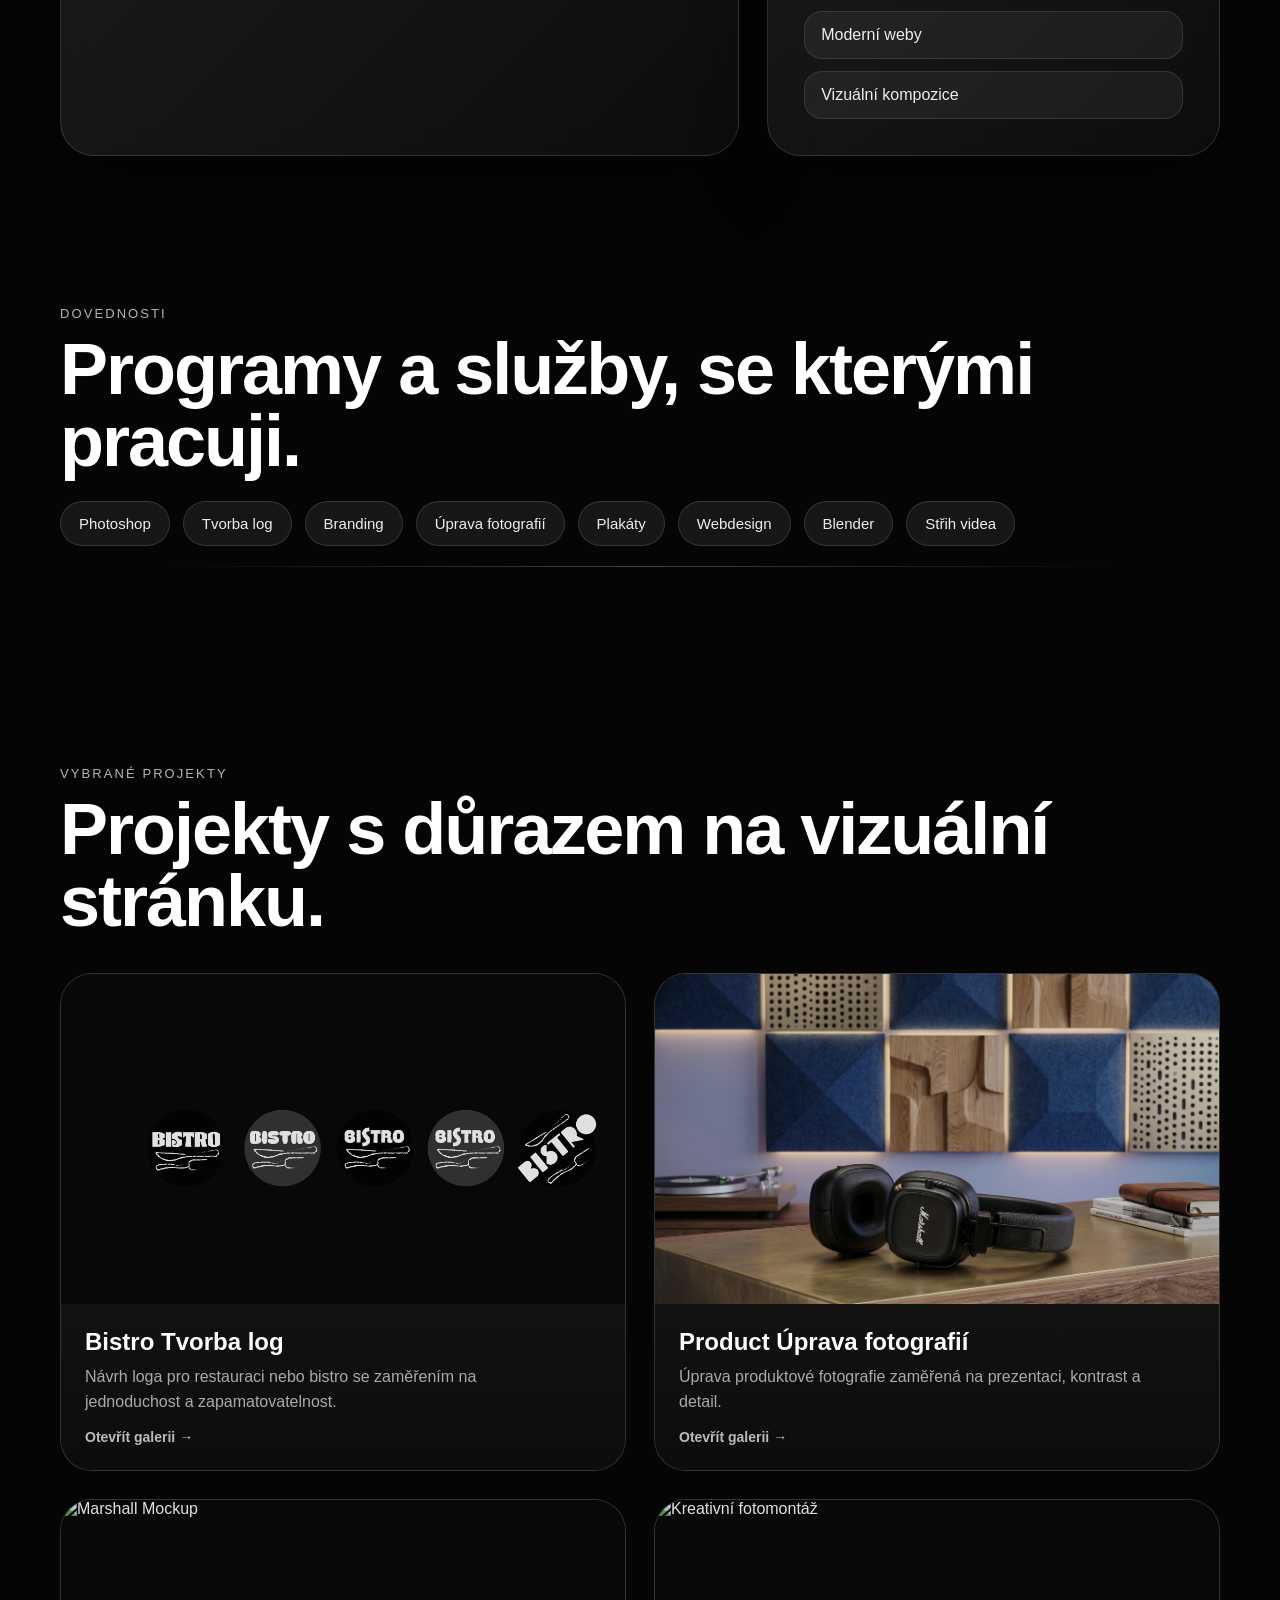
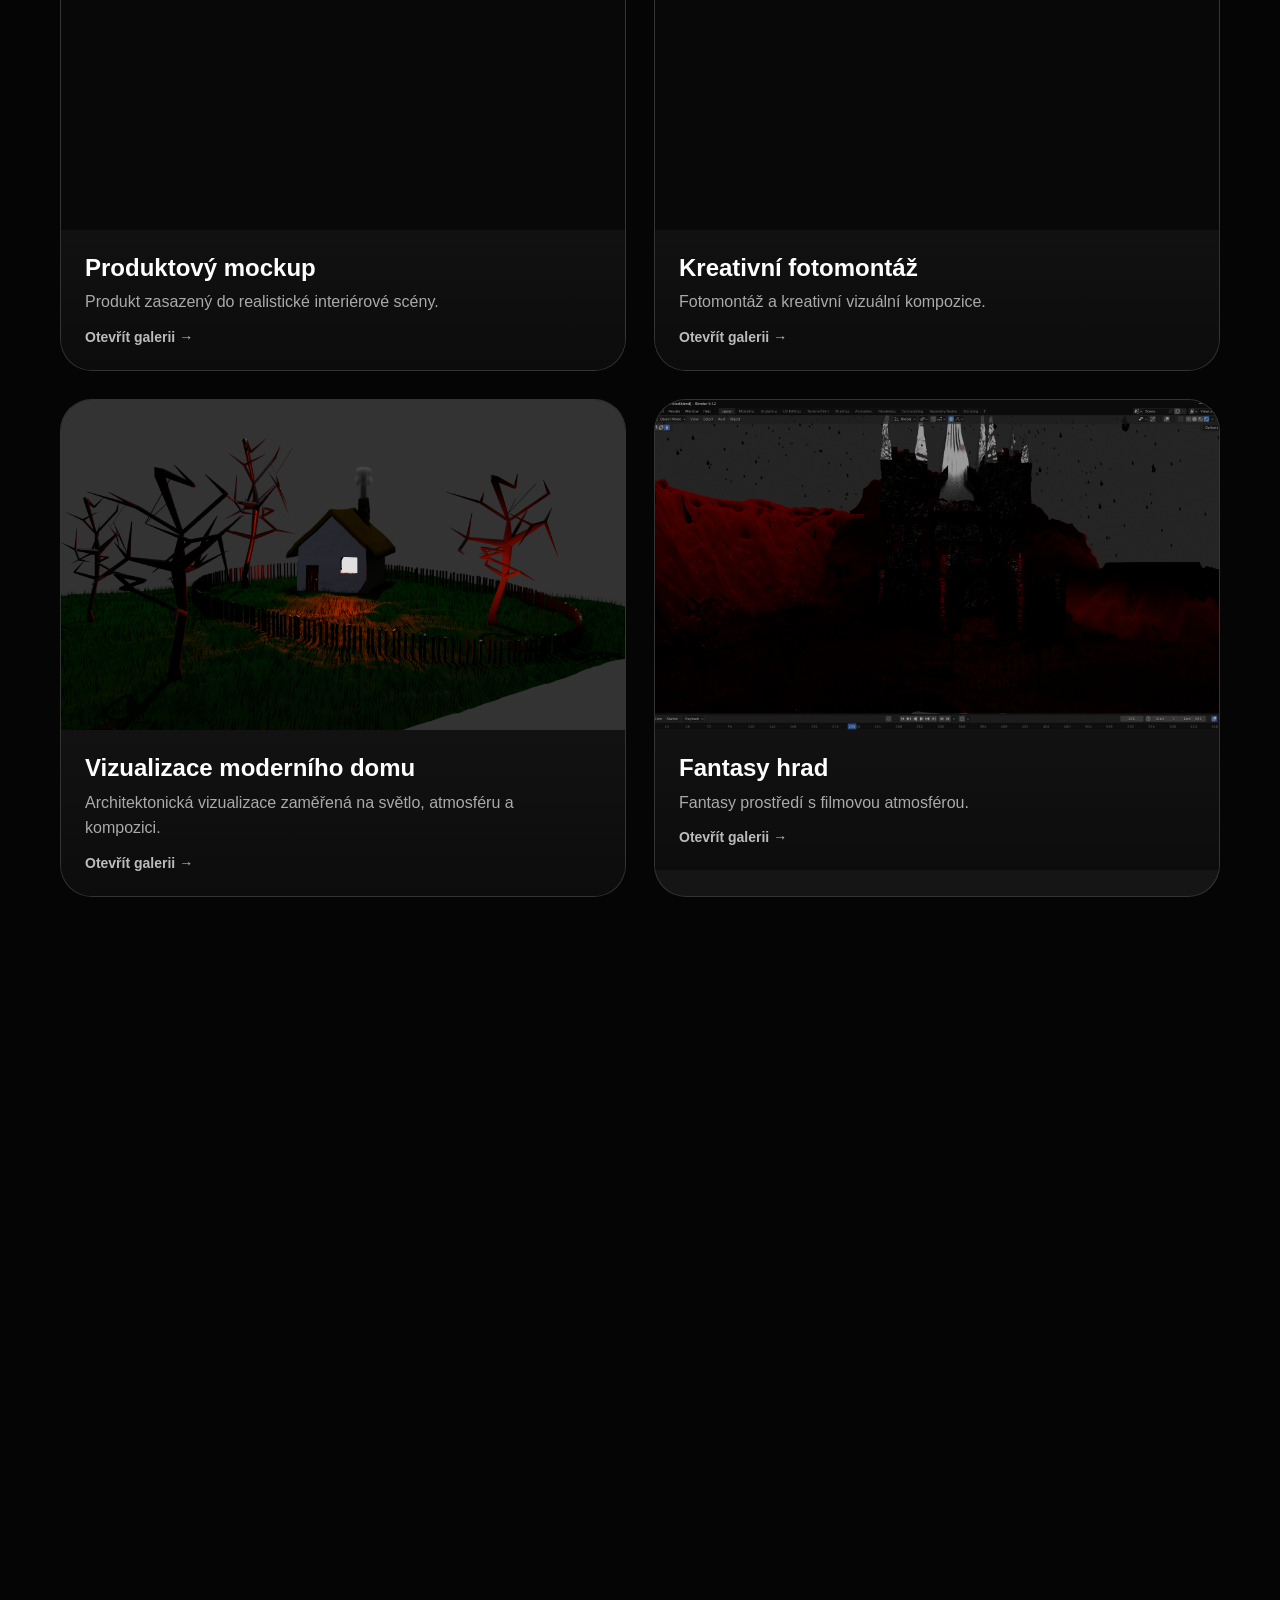
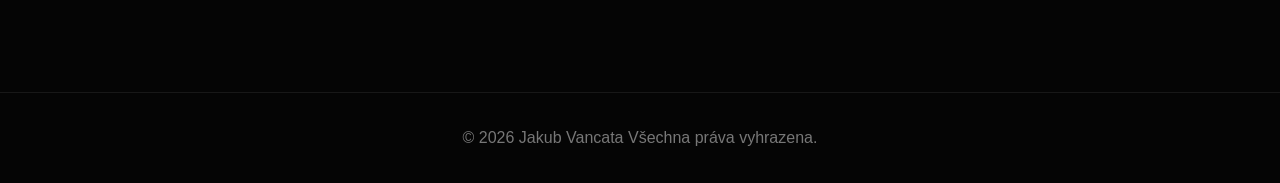
==== commit 87f08818: "Add files via upload" ====
--- a/index.html
+++ b/index.html
@@ -3,7 +3,7 @@
 <head>
   <meta charset="UTF-8" />
   <meta name="viewport" content="width=device-width, initial-scale=1.0" />
-  <title>Jakub V. | Grafický designér</title>
+  <title>Jakub Vancata | Grafický designér</title>
   <link rel="stylesheet" href="style.css" />
 </head>
 <body>
@@ -15,7 +15,7 @@
   </div>
 
   <nav class="nav">
-    <a href="#top" class="logo">Jakub V.</a>
+    <a href="#top" class="logo">Jakub Vancata</a>
     <p class="nav-quote" id="navQuote">Tvořím s myšlenkou.</p>
     <div class="links">
       <a href="#about">O mně</a>
@@ -31,7 +31,7 @@
       </div>
 
       <p class="badge">Grafický designér • Photoshop • Webdesign</p>
-      <h1>Jakub V.</h1>
+      <h1>Jakub Vancata</h1>
 
       <p class="role-line">
         <span class="role-switch" id="roleSwitch">Grafický design</span>
@@ -58,7 +58,7 @@
       <div class="about-grid">
         <div class="glass about-card soft-hover">
           <p>
-            Jmenuji se Jakub V. a studuji grafický design. Zaměřuji se na tvorbu log, vizuálních identit, plakátů, úpravu fotografií a návrh moderních webových stránek. Neustále rozvíjím své dovednosti a rád pracuji na kreativních projektech, které spojují estetiku s funkčností.
+            Jmenuji se Jakub Vancata a studuji grafický design. Zaměřuji se na tvorbu log, vizuálních identit, plakátů, úpravu fotografií a návrh moderních webových stránek. Neustále rozvíjím své dovednosti a rád pracuji na kreativních projektech, které spojují estetiku s funkčností.
           </p>
         </div>
 
@@ -163,7 +163,7 @@
     </div>
   </div>
 
-  <footer>© 2026 Jakub V. Všechna práva vyhrazena.</footer>
+  <footer>© 2026 Jakub Vancata Všechna práva vyhrazena.</footer>
 
   <script src="script.js"></script>
 </body>
--- a/style.css
+++ b/style.css
@@ -107,3 +107,7 @@
 .gallery-item.contain-preview img{object-fit:contain;background:#f2f2f2;padding:0}
 .gallery-item.logo-preview img{object-fit:contain;background:#070707}
 @media(max-width:900px){.gallery-caption h3{font-size:20px}.gallery-caption p{font-size:14px}}
+
+
+.tooltip,.tooltip *{filter:none!important;-webkit-font-smoothing:antialiased;text-rendering:optimizeLegibility;}
+.nav-quote{font-weight:600!important;font-size:15px!important;color:#d8d8d8!important;}
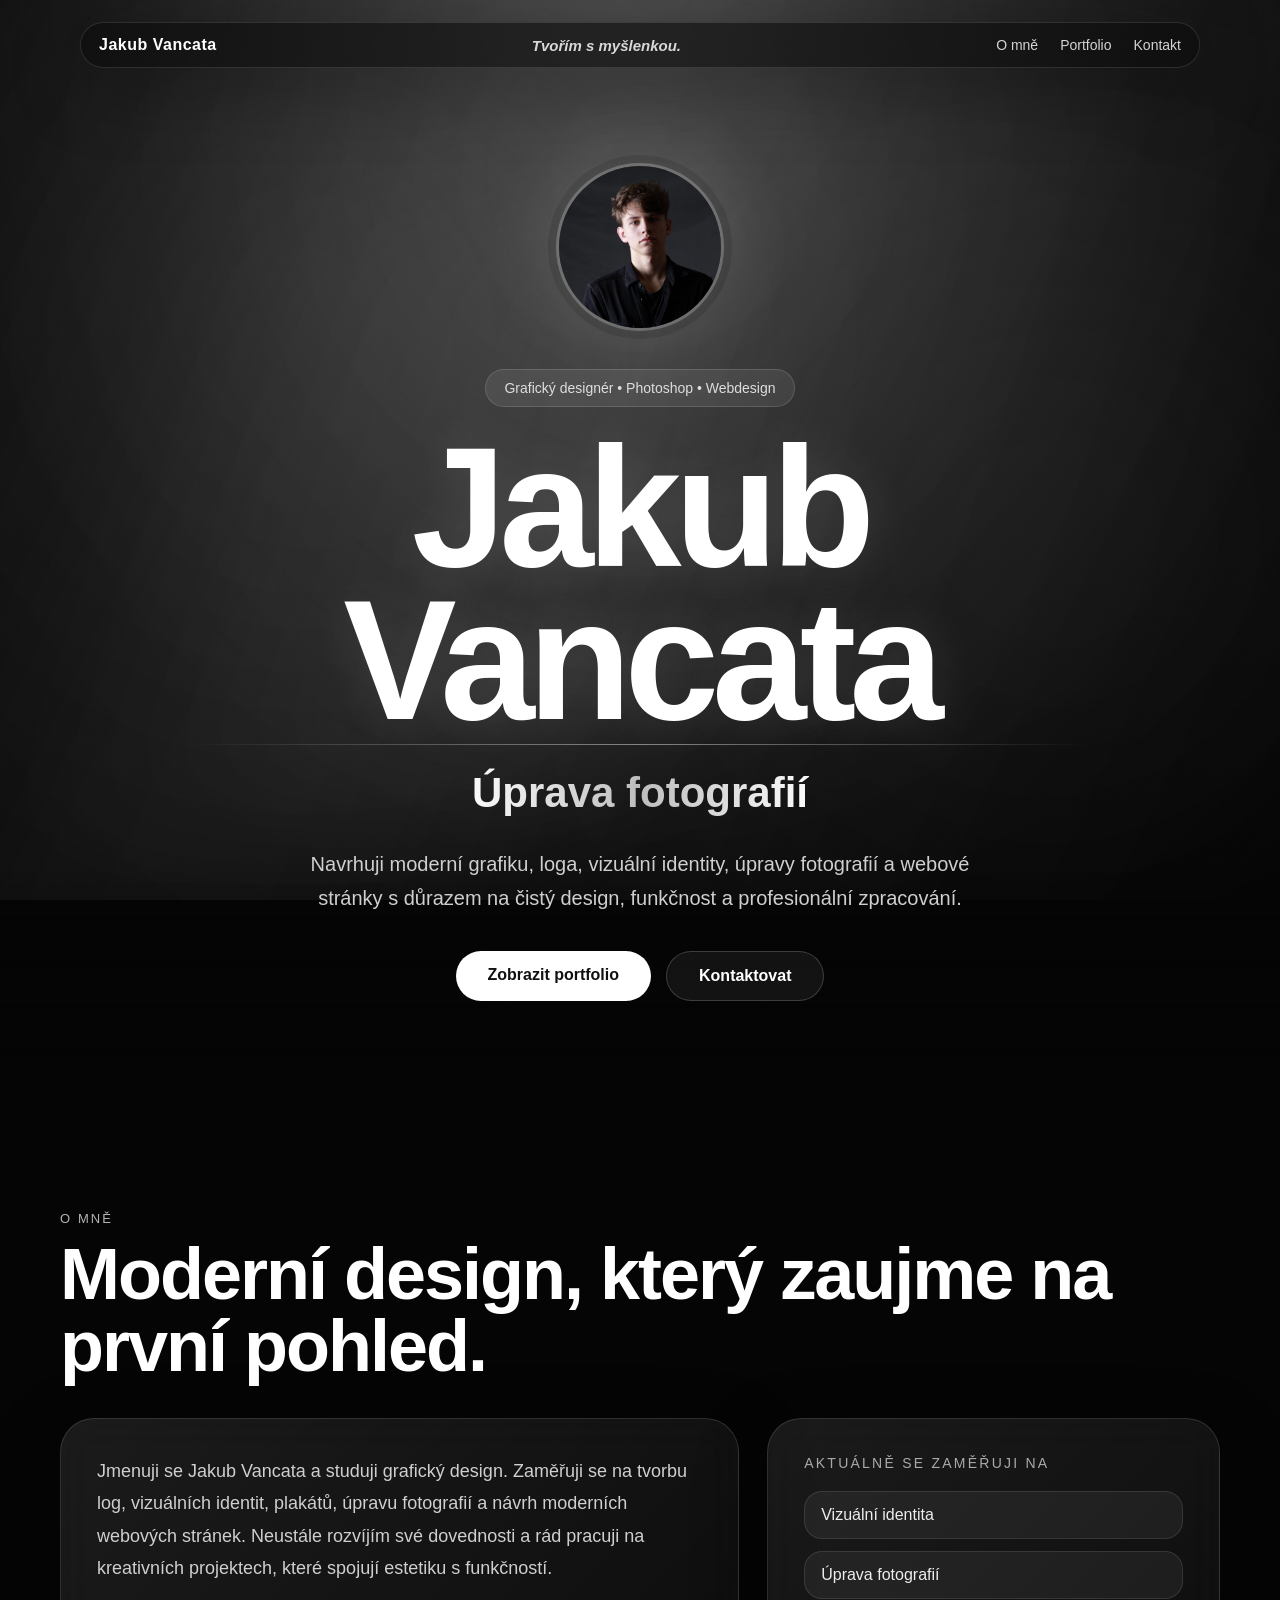
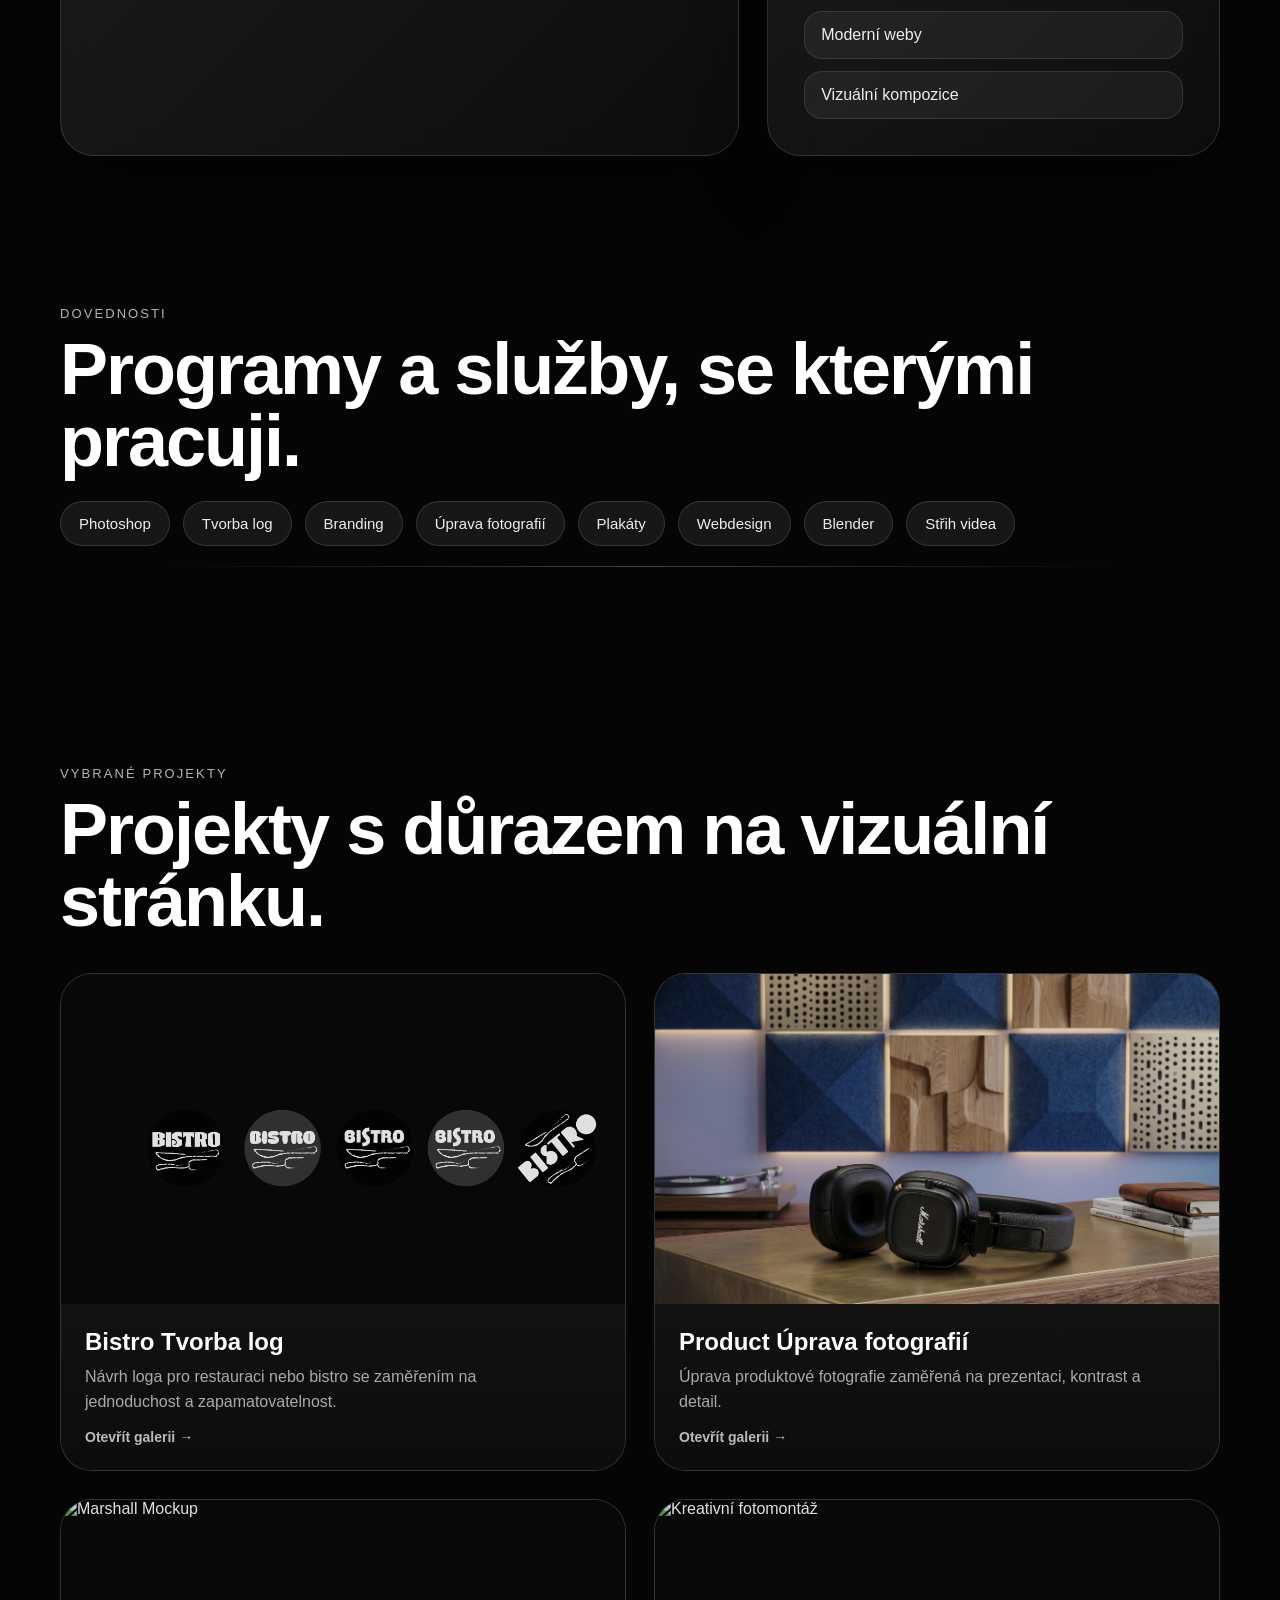
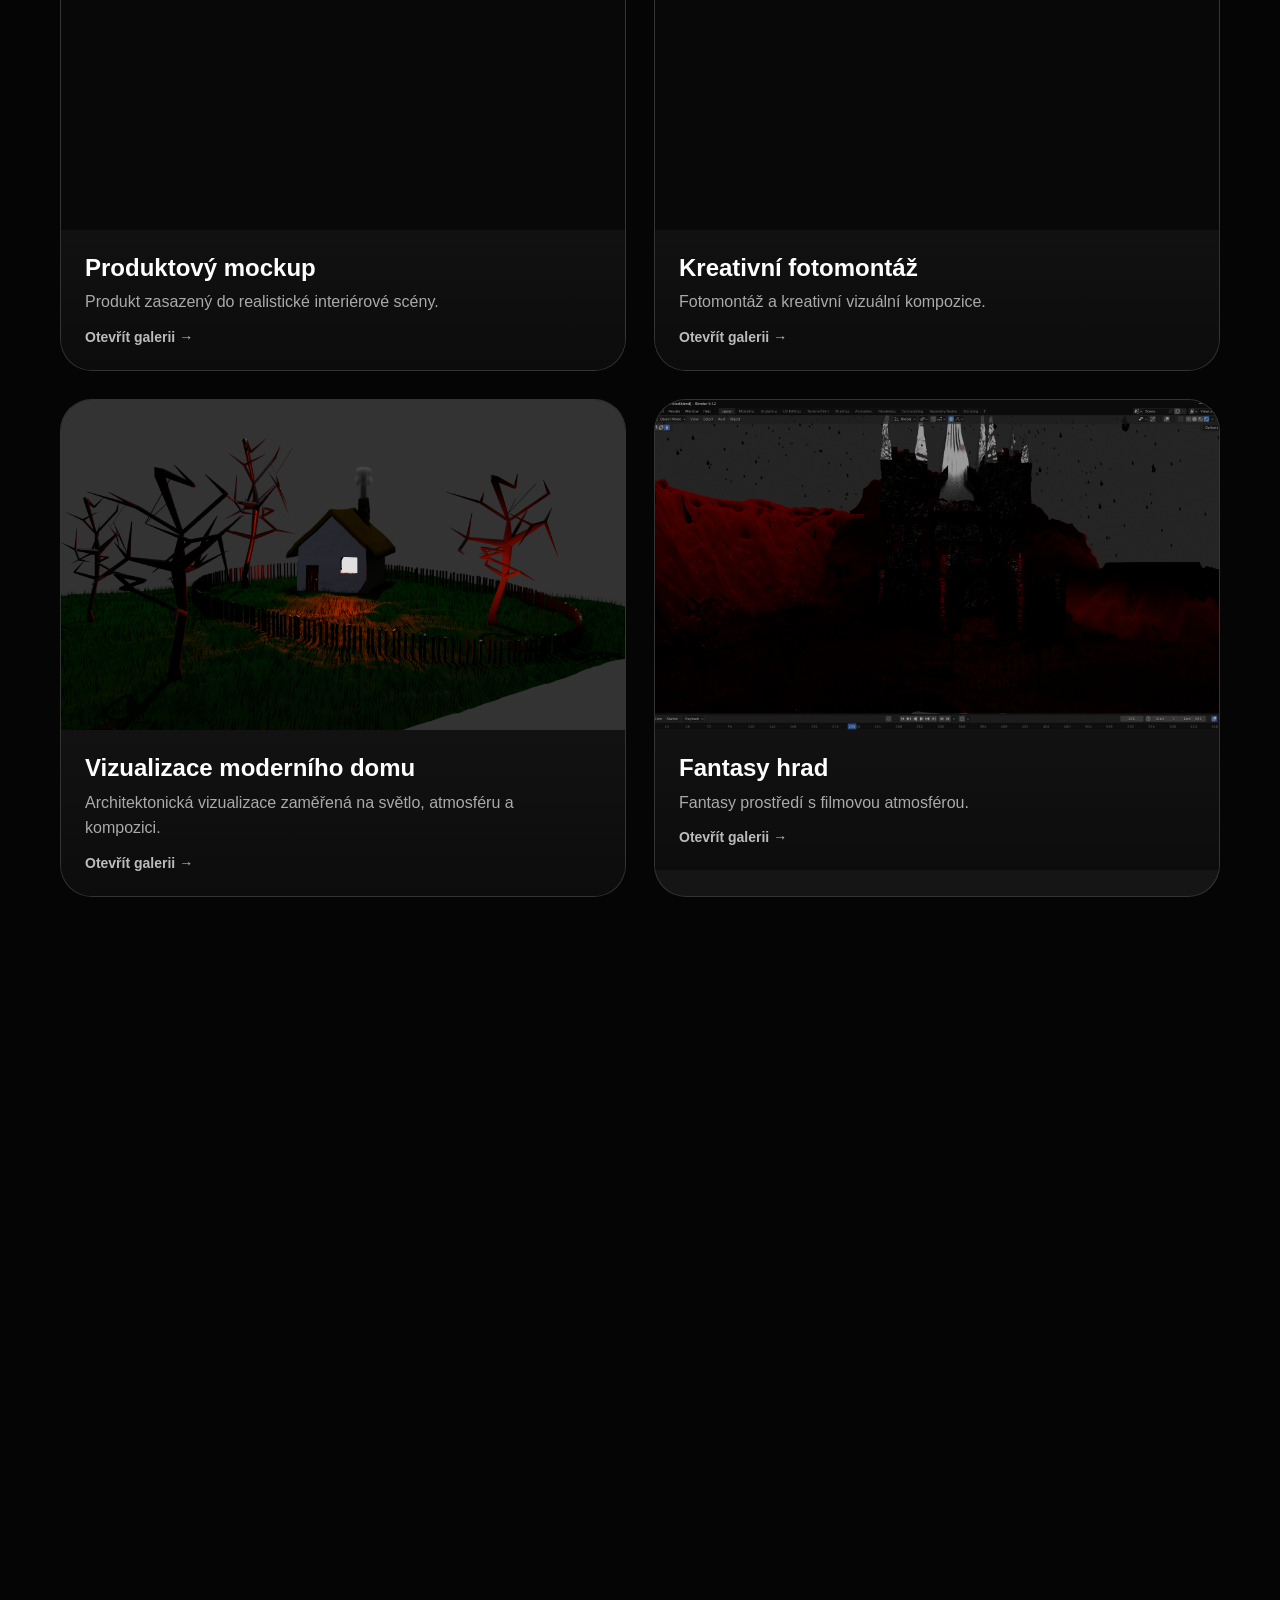
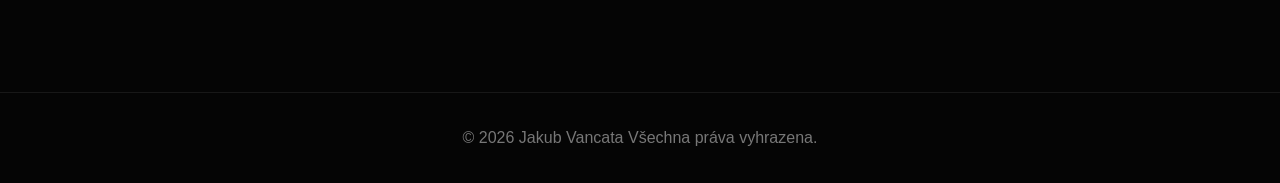
==== commit 1eb1c064: "Add files via upload" ====
--- a/style.css
+++ b/style.css
@@ -47,7 +47,7 @@
 .section-pad{max-width:1200px;margin:auto;padding:120px 20px}.section-head{margin-bottom:36px}.section-head.compact{margin-bottom:24px}.eyebrow{color:#fff;font-size:13px;letter-spacing:.16em;text-transform:uppercase;margin-bottom:12px;opacity:.7}.section-head h2,section h2,.contact h2{font-size:clamp(38px,6vw,72px);line-height:1;letter-spacing:-2px}.about-grid{display:grid;grid-template-columns:1.2fr .8fr;gap:28px}.glass{background:linear-gradient(135deg,rgba(255,255,255,.09),rgba(255,255,255,.035));border:1px solid rgba(255,255,255,.13);border-radius:34px;padding:36px;backdrop-filter:blur(20px);box-shadow:0 25px 70px rgba(0,0,0,.38)}.soft-hover{transition:.45s ease}.soft-hover:hover{transform:translateY(-8px);box-shadow:0 35px 90px rgba(0,0,0,.45),0 0 70px rgba(255,255,255,.06)}.about-card p{font-size:18px;line-height:1.8;color:#cfcfcf}.focus-card{display:flex;flex-direction:column;justify-content:center}.focus-title{font-size:14px;text-transform:uppercase;letter-spacing:.16em;color:#aaa;margin-bottom:20px}.focus-list{display:grid;gap:12px}.focus-list span{padding:14px 16px;border-radius:18px;background:rgba(255,255,255,.055);border:1px solid rgba(255,255,255,.1);color:#eee;transition:.3s}.focus-list span:hover{transform:translateX(8px);background:rgba(255,255,255,.1)}
 .reveal{opacity:0;transform:translateY(70px);transition:1s cubic-bezier(.2,.9,.2,1)}.reveal.active{opacity:1;transform:translateY(0)}
 
-.skills-section{max-width:1200px;margin:auto;padding:30px 20px 100px;position:relative}.skills{display:flex;flex-wrap:wrap;gap:13px;align-items:center}.skill-pill{position:relative;cursor:pointer;border:1px solid rgba(255,255,255,.13);background:rgba(255,255,255,.075);color:#eee;padding:13px 18px;border-radius:999px;font-size:15px;transition:.35s ease;backdrop-filter:blur(14px);z-index:2}.skill-pill:hover{transform:translateY(-7px) scale(1.06);background:rgba(255,255,255,.14);box-shadow:0 18px 50px rgba(255,255,255,.1);z-index:50}.skill-pill::after{content:attr(data-title) "\A" attr(data-desc);white-space:pre-line;position:absolute;left:50%;top:calc(100% + 12px);width:300px;max-width:calc(100vw - 34px);background:rgba(14,14,14,.96);border:1px solid rgba(255,255,255,.16);border-radius:20px;padding:16px 17px;color:#cfcfcf;text-align:left;line-height:1.5;font-size:14px;opacity:0;pointer-events:none;transform:translateX(-50%) translateY(8px) scale(.98);transition:opacity .22s ease,transform .22s ease;backdrop-filter:blur(22px);box-shadow:0 24px 80px rgba(0,0,0,.55);z-index:80}.skill-pill::before{content:"";position:absolute;left:50%;top:calc(100% + 5px);width:12px;height:12px;background:rgba(14,14,14,.96);border-left:1px solid rgba(255,255,255,.16);border-top:1px solid rgba(255,255,255,.16);transform:translateX(-50%) rotate(45deg);opacity:0;transition:opacity .22s ease;z-index:81}.skill-pill:hover::after,.skill-pill:focus-visible::after{opacity:1;transform:translateX(-50%) translateY(0) scale(1)}.skill-pill:hover::before,.skill-pill:focus-visible::before{opacity:1}.tooltip{display:none}
+.skills-section{max-width:1200px;margin:auto;padding:30px 20px 100px;position:relative}.skills{display:flex;flex-wrap:wrap;gap:13px;align-items:center}.skill-pill{position:relative;cursor:pointer;border:1px solid rgba(255,255,255,.13);background:rgba(255,255,255,.075);color:#eee;padding:13px 18px;border-radius:999px;font-size:15px;transition:.35s ease;backdrop-filter:blur(14px);z-index:2}.skill-pill:hover{transform:translateY(-7px) scale(1.06);background:rgba(255,255,255,.14);box-shadow:0 18px 50px rgba(255,255,255,.1);z-index:50}.skill-pill::after{content:attr(data-title) "\A" attr(data-desc);white-space:pre-line;position:absolute;left:50%;top:calc(100% + 12px);width:300px;max-width:calc(100vw - 34px);background:rgba(14,14,14,.96);border:1px solid rgba(255,255,255,.16);border-radius:20px;padding:16px 17px;color:#cfcfcf;text-align:center;line-height:1.5;font-size:14px;opacity:0;pointer-events:none;transform:translateX(-50%) translateY(8px) scale(.98);transition:opacity .22s ease,transform .22s ease;backdrop-filter:blur(22px);box-shadow:0 24px 80px rgba(0,0,0,.55);z-index:80}.skill-pill::before{content:"";position:absolute;left:50%;top:calc(100% + 5px);width:12px;height:12px;background:rgba(14,14,14,.96);border-left:1px solid rgba(255,255,255,.16);border-top:1px solid rgba(255,255,255,.16);transform:translateX(-50%) rotate(45deg);opacity:0;transition:opacity .22s ease;z-index:81}.skill-pill:hover::after,.skill-pill:focus-visible::after{opacity:1;transform:translateX(-50%) translateY(0) scale(1)}.skill-pill:hover::before,.skill-pill:focus-visible::before{opacity:1}
 
 .portfolio-section{position:relative}.portfolio-section:before{content:"";position:absolute;top:-80px;left:50%;transform:translateX(-50%);width:80%;height:1px;background:linear-gradient(90deg,transparent,rgba(255,255,255,.24),transparent)}.grid{display:grid;grid-template-columns:repeat(2,1fr);gap:28px}.card{position:relative;background:rgba(255,255,255,.065);border:1px solid rgba(255,255,255,.13);border-radius:32px;overflow:hidden;cursor:pointer;transition:.45s cubic-bezier(.2,.9,.2,1);min-height:420px}.card:hover{transform:translateY(-14px) scale(1.025);box-shadow:0 35px 90px rgba(0,0,0,.5),0 0 80px rgba(255,255,255,.08)}.card img{width:100%;height:330px;object-fit:cover;display:block;background:#090909;transition:.6s ease;filter:brightness(.84) contrast(.98)}.card:hover img{transform:scale(1.07);filter:brightness(1.08) contrast(1.04)}.card img.logo-img{object-fit:contain;padding:28px}.card-info{position:relative;z-index:3;padding:24px;background:linear-gradient(180deg,rgba(18,18,18,.96),rgba(12,12,12,.98));min-height:118px}.card-info h3{font-size:24px;margin-bottom:8px;transition:.35s ease;line-height:1.15}.card-info p{color:#aaa;line-height:1.6;max-width:95%}.card-overlay{display:none}.card:hover .card-info h3{transform:translateY(-2px)}
 
